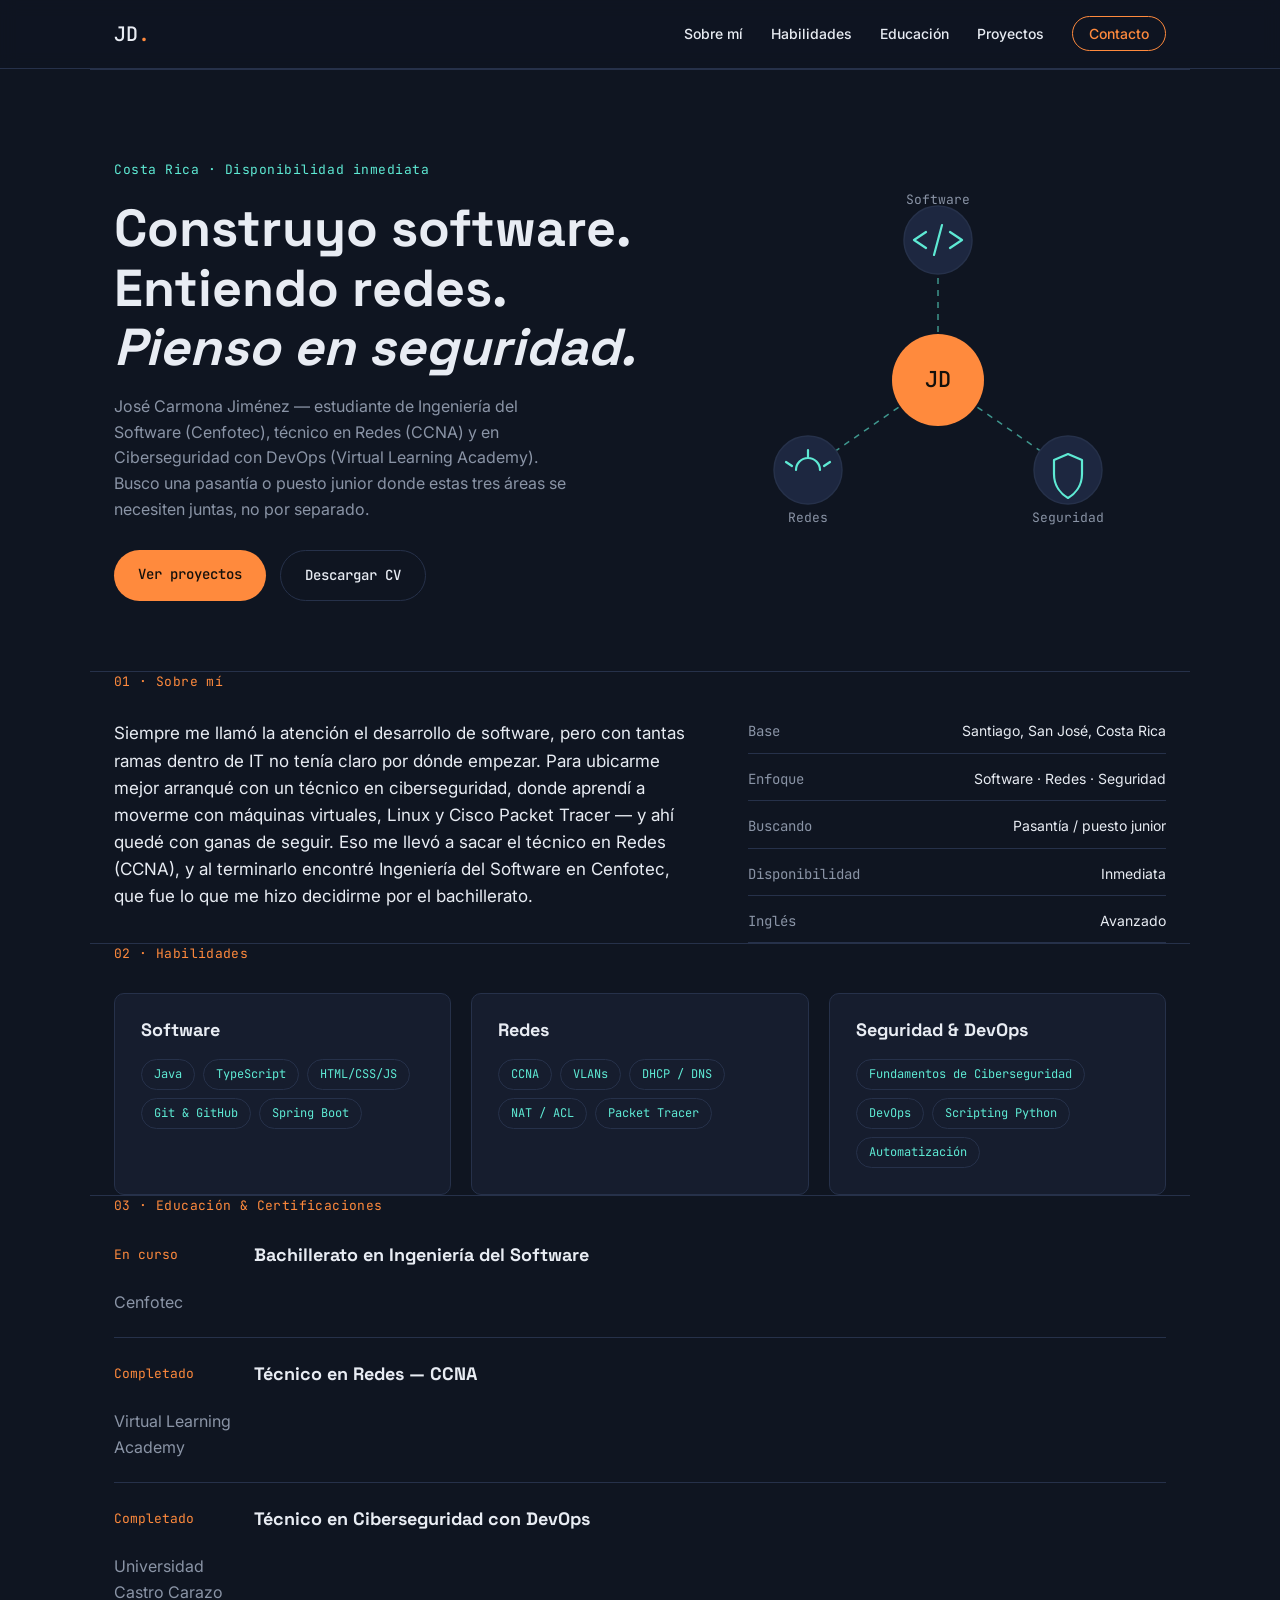
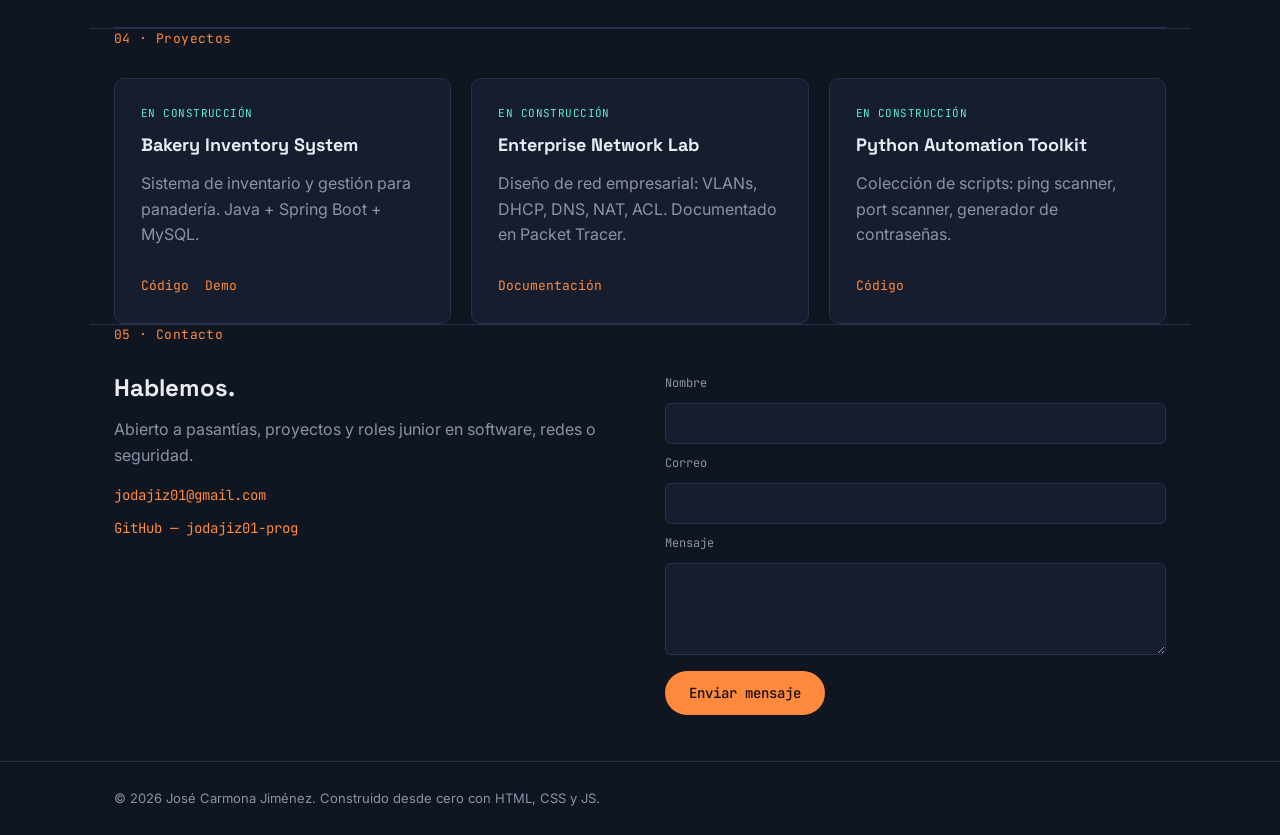
==== index.html @ 71547440 "Cambios actualizados" ====
<!DOCTYPE html>
<html lang="es">
<head>
<meta charset="UTF-8">
<meta name="viewport" content="width=device-width, initial-scale=1.0">
<title>Jota — Ingeniería de Software · Redes · Ciberseguridad</title>
<meta name="description" content="Portafolio de Jota, estudiante de Ingeniería del Software con formación en Redes (CCNA) y Ciberseguridad/DevOps.">
<link rel="preconnect" href="https://fonts.googleapis.com">
<link rel="preconnect" href="https://fonts.gstatic.com" crossorigin>
<link href="https://fonts.googleapis.com/css2?family=Space+Grotesk:wght@500;700&family=Inter:wght@400;500;600&family=JetBrains+Mono:wght@400;500&display=swap" rel="stylesheet">
<link rel="stylesheet" href="css/style.css">
</head>
<body>

<header class="site-header">
  <div class="wrap header-inner">
    <a href="#top" class="brand">JD<span class="brand-dot">.</span></a>
    <nav class="main-nav" aria-label="Navegación principal">
      <button class="nav-toggle" aria-expanded="false" aria-controls="nav-links">
        <span></span><span></span><span></span>
      </button>
      <ul id="nav-links" class="nav-links">
        <li><a href="#about">Sobre mí</a></li>
        <li><a href="#skills">Habilidades</a></li>
        <li><a href="#education">Educación</a></li>
        <li><a href="#projects">Proyectos</a></li>
        <li><a href="#contact" class="nav-cta">Contacto</a></li>
      </ul>
    </nav>
  </div>
</header>

<main id="top">

  <!-- HERO -->
  <section class="hero wrap" id="hero">
    <div class="hero-copy">
      <p class="eyebrow">Costa Rica · Disponibilidad inmediata</p>
      <h1>Construyo software.<br>Entiendo redes.<br><em>Pienso en seguridad.</em></h1>
      <p class="hero-sub">
        José Carmona Jiménez — estudiante de Ingeniería del Software (Cenfotec), técnico en Redes (CCNA)
        y en Ciberseguridad con DevOps (Virtual Learning Academy). Busco una pasantía o
        puesto junior donde estas tres áreas se necesiten juntas, no por separado.
      </p>
      <div class="hero-actions">
        <a href="#projects" class="btn btn-primary">Ver proyectos</a>
        <a href="assets/cv-placeholder.pdf" class="btn btn-ghost">Descargar CV</a>
      </div>
    </div>

    <div class="hero-graphic" aria-hidden="true">
      <svg viewBox="0 0 420 420" class="node-diagram">
        <g class="edges">
          <line x1="210" y1="210" x2="210" y2="70" class="edge edge-1"/>
          <line x1="210" y1="210" x2="80"  y2="300" class="edge edge-2"/>
          <line x1="210" y1="210" x2="340" y2="300" class="edge edge-3"/>
        </g>
        <g class="node node-center">
          <circle cx="210" cy="210" r="46"/>
          <text x="210" y="217" text-anchor="middle">JD</text>
        </g>
        <g class="node node-outer">
          <circle cx="210" cy="70" r="34"/>
          <path class="icon" d="M198 62l-12 8 12 8 M222 62l12 8-12 8 M214 55l-8 30" transform="translate(0,0)"/>
        </g>
        <text x="210" y="34" text-anchor="middle" class="node-label">Software</text>

        <g class="node node-outer">
          <circle cx="80" cy="300" r="34"/>
          <path class="icon" d="M68 300a12 12 0 1 1 24 0 M80 288v-8 M64 296l-6-4 M96 296l6-4" />
        </g>
        <text x="80" y="352" text-anchor="middle" class="node-label">Redes</text>

        <g class="node node-outer">
          <circle cx="340" cy="300" r="34"/>
          <path class="icon" d="M340 284l14 6v14c0 12-7 20-14 24-7-4-14-12-14-24v-14z"/>
        </g>
        <text x="340" y="352" text-anchor="middle" class="node-label">Seguridad</text>
      </svg>
    </div>
  </section>

  <!-- ABOUT -->
  <section class="about wrap" id="about">
    <span class="section-tag">01 · Sobre mí</span>
    <div class="about-grid">
      <p class="about-text">
        Siempre me llamó la atención el desarrollo de software, pero con tantas ramas dentro de IT no tenía claro por dónde empezar. Para ubicarme mejor arranqué con un técnico en ciberseguridad, donde aprendí a moverme con máquinas virtuales, Linux y Cisco Packet Tracer — y ahí quedé con ganas de seguir. Eso me llevó a sacar el técnico en Redes (CCNA), y al terminarlo encontré Ingeniería del Software en Cenfotec, que fue lo que me hizo decidirme por el bachillerato.
      </p>
      <ul class="about-facts">
        <li><span>Base</span>Santiago, San José, Costa Rica</li>
        <li><span>Enfoque</span>Software · Redes · Seguridad</li>
        <li><span>Buscando</span>Pasantía / puesto junior</li>
        <li><span>Disponibilidad</span>Inmediata</li>
        <li><span>Inglés</span>Avanzado</li>
      </ul>
    </div>
  </section>

  <!-- SKILLS -->
  <section class="skills wrap" id="skills">
    <span class="section-tag">02 · Habilidades</span>
    <div class="skills-grid">
      <div class="skill-card">
        <h3>Software</h3>
        <ul class="tag-list">
          <li>Java</li><li>TypeScript</li><li>HTML/CSS/JS</li><li>Git &amp; GitHub</li><li>Spring Boot</li>
        </ul>
      </div>
      <div class="skill-card">
        <h3>Redes</h3>
        <ul class="tag-list">
          <li>CCNA</li><li>VLANs</li><li>DHCP / DNS</li><li>NAT / ACL</li><li>Packet Tracer</li>
        </ul>
      </div>
      <div class="skill-card">
        <h3>Seguridad &amp; DevOps</h3>
        <ul class="tag-list">
          <li>Fundamentos de Ciberseguridad</li><li>DevOps</li><li>Scripting Python</li><li>Automatización</li>
        </ul>
      </div>
    </div>
  </section>

  <!-- EDUCATION -->
  <section class="education wrap" id="education">
    <span class="section-tag">03 · Educación &amp; Certificaciones</span>
    <ol class="timeline">
      <li>
        <span class="timeline-date">En curso</span>
        <h3>Bachillerato en Ingeniería del Software</h3>
        <p>Cenfotec</p>
      </li>
      <li>
        <span class="timeline-date">Completado</span>
        <h3>Técnico en Redes — CCNA</h3>
        <p>Virtual Learning Academy</p>
      </li>
      <li>
        <span class="timeline-date">Completado</span>
        <h3>Técnico en Ciberseguridad con DevOps</h3>
        <p>Universidad Castro Carazo</p>
      </li>
    </ol>
  </section>

  <!-- PROJECTS -->
  <section class="projects wrap" id="projects">
    <span class="section-tag">04 · Proyectos</span>
    <div class="projects-grid">
      <article class="project-card">
        <span class="project-status">En construcción</span>
        <h3>Bakery Inventory System</h3>
        <p>Sistema de inventario y gestión para panadería. Java + Spring Boot + MySQL.</p>
        <div class="project-links">
          <a href="#">Código</a><a href="#">Demo</a>
        </div>
      </article>
      <article class="project-card">
        <span class="project-status">En construcción</span>
        <h3>Enterprise Network Lab</h3>
        <p>Diseño de red empresarial: VLANs, DHCP, DNS, NAT, ACL. Documentado en Packet Tracer.</p>
        <div class="project-links">
          <a href="#">Documentación</a>
        </div>
      </article>
      <article class="project-card">
        <span class="project-status">En construcción</span>
        <h3>Python Automation Toolkit</h3>
        <p>Colección de scripts: ping scanner, port scanner, generador de contraseñas.</p>
        <div class="project-links">
          <a href="#">Código</a>
        </div>
      </article>
    </div>
  </section>

  <!-- CONTACT -->
  <section class="contact wrap" id="contact">
    <span class="section-tag">05 · Contacto</span>
    <div class="contact-grid">
      <div class="contact-copy">
        <h2>Hablemos.</h2>
        <p>Abierto a pasantías, proyectos y roles junior en software, redes o seguridad.</p>
        <ul class="contact-links">
          <li><a href="mailto:jodajiz01@gmail.com">jodajiz01@gmail.com</a></li>
          <li><a href="https://github.com/jodajiz01-prog" target="_blank" rel="noopener">GitHub — jodajiz01-prog</a></li>
        </ul>
      </div>
      <form class="contact-form" id="contact-form">
        <label for="name">Nombre</label>
        <input type="text" id="name" name="name" required>

        <label for="email">Correo</label>
        <input type="email" id="email" name="email" required>

        <label for="message">Mensaje</label>
        <textarea id="message" name="message" rows="4" required></textarea>

        <button type="submit" class="btn btn-primary">Enviar mensaje</button>
        <p class="form-note" id="form-note" role="status"></p>
      </form>
    </div>
  </section>

</main>

<footer class="site-footer">
  <div class="wrap">
    <p>&copy; <span id="year"></span> José Carmona Jiménez. Construido desde cero con HTML, CSS y JS.</p>
  </div>
</footer>

<script src="js/script.js"></script>
</body>
</html>
---- css/style.css ----
/* ===== Tokens ===== */
:root{
  --bg: #0F1521;
  --surface: #161D2E;
  --surface-2: #1D2740;
  --text: #E8ECF3;
  --text-muted: #8A94A6;
  --accent: #FF8A3D;
  --accent-2: #5EEAD4;
  --border: #26314A;

  --font-display: "Space Grotesk", sans-serif;
  --font-body: "Inter", sans-serif;
  --font-mono: "JetBrains Mono", monospace;

  --wrap: 1100px;
  --radius: 10px;
}

*{ box-sizing: border-box; }
html{ scroll-behavior: smooth; }

@media (prefers-reduced-motion: reduce){
  html{ scroll-behavior: auto; }
  *{ animation-duration: 0.001ms !important; animation-iteration-count: 1 !important; transition-duration: 0.001ms !important; }
}

body{
  margin:0;
  background: var(--bg);
  color: var(--text);
  font-family: var(--font-body);
  line-height: 1.6;
}

.wrap{ max-width: var(--wrap); margin: 0 auto; padding: 0 24px; }

h1,h2,h3{ font-family: var(--font-display); font-weight: 700; line-height: 1.15; margin: 0 0 16px; }
p{ margin: 0 0 16px; color: var(--text-muted); }
a{ color: var(--accent); text-decoration: none; }
a:hover{ color: var(--accent-2); }

:focus-visible{
  outline: 2px solid var(--accent-2);
  outline-offset: 3px;
}

/* ===== Header ===== */
.site-header{
  position: sticky; top:0; z-index: 50;
  background: rgba(15,21,33,0.85);
  backdrop-filter: blur(8px);
  border-bottom: 1px solid var(--border);
}
.header-inner{ display:flex; align-items:center; justify-content:space-between; padding: 18px 24px; }
.brand{ font-family: var(--font-mono); font-size: 20px; color: var(--text); font-weight: 500; }
.brand-dot{ color: var(--accent); }

.nav-links{ display:flex; gap: 28px; list-style:none; margin:0; padding:0; align-items:center; }
.nav-links a{ color: var(--text); font-size: 14px; font-weight: 500; }
.nav-links a:hover{ color: var(--accent); }
.nav-cta{
  border: 1px solid var(--accent);
  border-radius: 999px;
  padding: 8px 16px !important;
  color: var(--accent) !important;
}
.nav-toggle{ display:none; flex-direction:column; gap:5px; background:none; border:none; cursor:pointer; padding: 8px; }
.nav-toggle span{ width: 22px; height: 2px; background: var(--text); }

/* ===== Hero ===== */
.hero{
  display:grid; grid-template-columns: 1.1fr 0.9fr; gap: 40px; align-items:center;
  padding: 90px 24px 70px;
}
.eyebrow{
  font-family: var(--font-mono); font-size: 13px; color: var(--accent-2);
  letter-spacing: 0.04em; margin-bottom: 18px;
}
.hero h1{ font-size: clamp(32px, 4.2vw, 52px); }
.hero-sub{ max-width: 46ch; font-size: 16px; }
.hero-actions{ display:flex; gap: 14px; margin-top: 28px; flex-wrap: wrap; }

.btn{
  display:inline-block; padding: 13px 24px; border-radius: 999px;
  font-family: var(--font-mono); font-size: 14px; font-weight: 500;
  transition: transform 0.15s ease, background 0.15s ease;
}
.btn:hover{ transform: translateY(-2px); }
.btn-primary{ background: var(--accent); color: #14100B; }
.btn-primary:hover{ background: #ffa563; color:#14100B; }
.btn-ghost{ border: 1px solid var(--border); color: var(--text); }
.btn-ghost:hover{ border-color: var(--accent-2); color: var(--accent-2); }

/* Node diagram */
.node-diagram{ width: 100%; max-width: 420px; margin: 0 auto; display:block; }
.node circle{ fill: var(--surface-2); stroke: var(--border); stroke-width: 1.5; }
.node-center circle{ fill: var(--accent); stroke: none; }
.node-center text{ font-family: var(--font-mono); font-size: 22px; font-weight: 500; fill: #14100B; }
.node-outer .icon{ fill:none; stroke: var(--accent-2); stroke-width: 2.2; stroke-linecap: round; stroke-linejoin: round; }
.node-label{ font-family: var(--font-mono); font-size: 13px; fill: var(--text-muted); }
.edge{ stroke: var(--accent-2); stroke-width: 1.5; stroke-dasharray: 6 6; opacity: 0.6; animation: dash 6s linear infinite; }
.edge-2{ animation-delay: -2s; }
.edge-3{ animation-delay: -4s; }
@keyframes dash{ to{ stroke-dashoffset: -120; } }

/* ===== Section shared ===== */
section{ padding: 70px 24px; border-top: 1px solid var(--border); }
.section-tag{
  display:block; font-family: var(--font-mono); font-size: 13px;
  color: var(--accent); margin-bottom: 28px; letter-spacing: 0.03em;
}

/* About */
.about-grid{ display:grid; grid-template-columns: 1.4fr 1fr; gap: 50px; }
.about-text{ font-size: 17px; color: var(--text); }
.about-facts{ list-style:none; margin:0; padding:0; display:grid; gap: 14px; }
.about-facts li{ display:flex; justify-content:space-between; border-bottom: 1px solid var(--border); padding-bottom: 10px; font-size: 14px; }
.about-facts span{ font-family: var(--font-mono); color: var(--text-muted); }

/* Skills */
.skills-grid{ display:grid; grid-template-columns: repeat(3, 1fr); gap: 20px; }
.skill-card{ background: var(--surface); border: 1px solid var(--border); border-radius: var(--radius); padding: 26px; }
.skill-card h3{ font-size: 18px; margin-bottom: 18px; }
.tag-list{ list-style:none; margin:0; padding:0; display:flex; flex-wrap:wrap; gap: 8px; }
.tag-list li{
  font-family: var(--font-mono); font-size: 12px; color: var(--accent-2);
  border: 1px solid var(--border); border-radius: 999px; padding: 5px 12px;
}

/* Education timeline */
.timeline{ list-style:none; margin:0; padding:0; display:grid; gap: 26px; }
.timeline li{ display:grid; grid-template-columns: 120px 1fr; gap: 20px; border-bottom: 1px solid var(--border); padding-bottom: 22px; }
.timeline-date{ font-family: var(--font-mono); font-size: 13px; color: var(--accent); }
.timeline h3{ font-size: 18px; margin-bottom: 4px; }
.timeline p{ margin:0; }

/* Projects */
.projects-grid{ display:grid; grid-template-columns: repeat(3, 1fr); gap: 20px; }
.project-card{ background: var(--surface); border: 1px solid var(--border); border-radius: var(--radius); padding: 26px; display:flex; flex-direction:column; }
.project-status{ font-family: var(--font-mono); font-size: 11px; color: var(--accent-2); margin-bottom: 12px; text-transform: uppercase; letter-spacing: 0.04em; }
.project-card h3{ font-size: 18px; }
.project-links{ margin-top: auto; display:flex; gap: 16px; padding-top: 12px; font-family: var(--font-mono); font-size: 13px; }

/* Contact */
.contact-grid{ display:grid; grid-template-columns: 1fr 1fr; gap: 50px; }
.contact-links{ list-style:none; margin:0; padding:0; display:grid; gap: 10px; font-family: var(--font-mono); font-size: 14px; }
.contact-form{ display:grid; gap: 10px; }
.contact-form label{ font-family: var(--font-mono); font-size: 12px; color: var(--text-muted); }
.contact-form input, .contact-form textarea{
  background: var(--surface); border: 1px solid var(--border); border-radius: 6px;
  padding: 11px 14px; color: var(--text); font-family: var(--font-body); font-size: 14px;
}
.contact-form input:focus, .contact-form textarea:focus{ border-color: var(--accent-2); }
.contact-form button{ border:none; cursor:pointer; margin-top: 6px; justify-self: start; }
.form-note{ font-family: var(--font-mono); font-size: 13px; color: var(--accent-2); min-height: 20px; }

/* Footer */
.site-footer{ border-top: 1px solid var(--border); padding: 26px 24px; }
.site-footer p{ margin:0; font-size: 13px; }

/* ===== Responsive ===== */
@media (max-width: 860px){
  .hero{ grid-template-columns: 1fr; padding-top: 60px; }
  .hero-graphic{ order: -1; max-width: 280px; margin: 0 auto; }
  .about-grid, .contact-grid{ grid-template-columns: 1fr; }
  .skills-grid, .projects-grid{ grid-template-columns: 1fr; }
  .timeline li{ grid-template-columns: 1fr; gap: 6px; }

  .nav-toggle{ display:flex; }
  .nav-links{
    position: absolute; top: 100%; left:0; right:0;
    background: var(--bg); border-bottom: 1px solid var(--border);
    flex-direction: column; align-items: flex-start; padding: 20px 24px;
    display: none; gap: 16px;
  }
  .nav-links.open{ display:flex; }
}
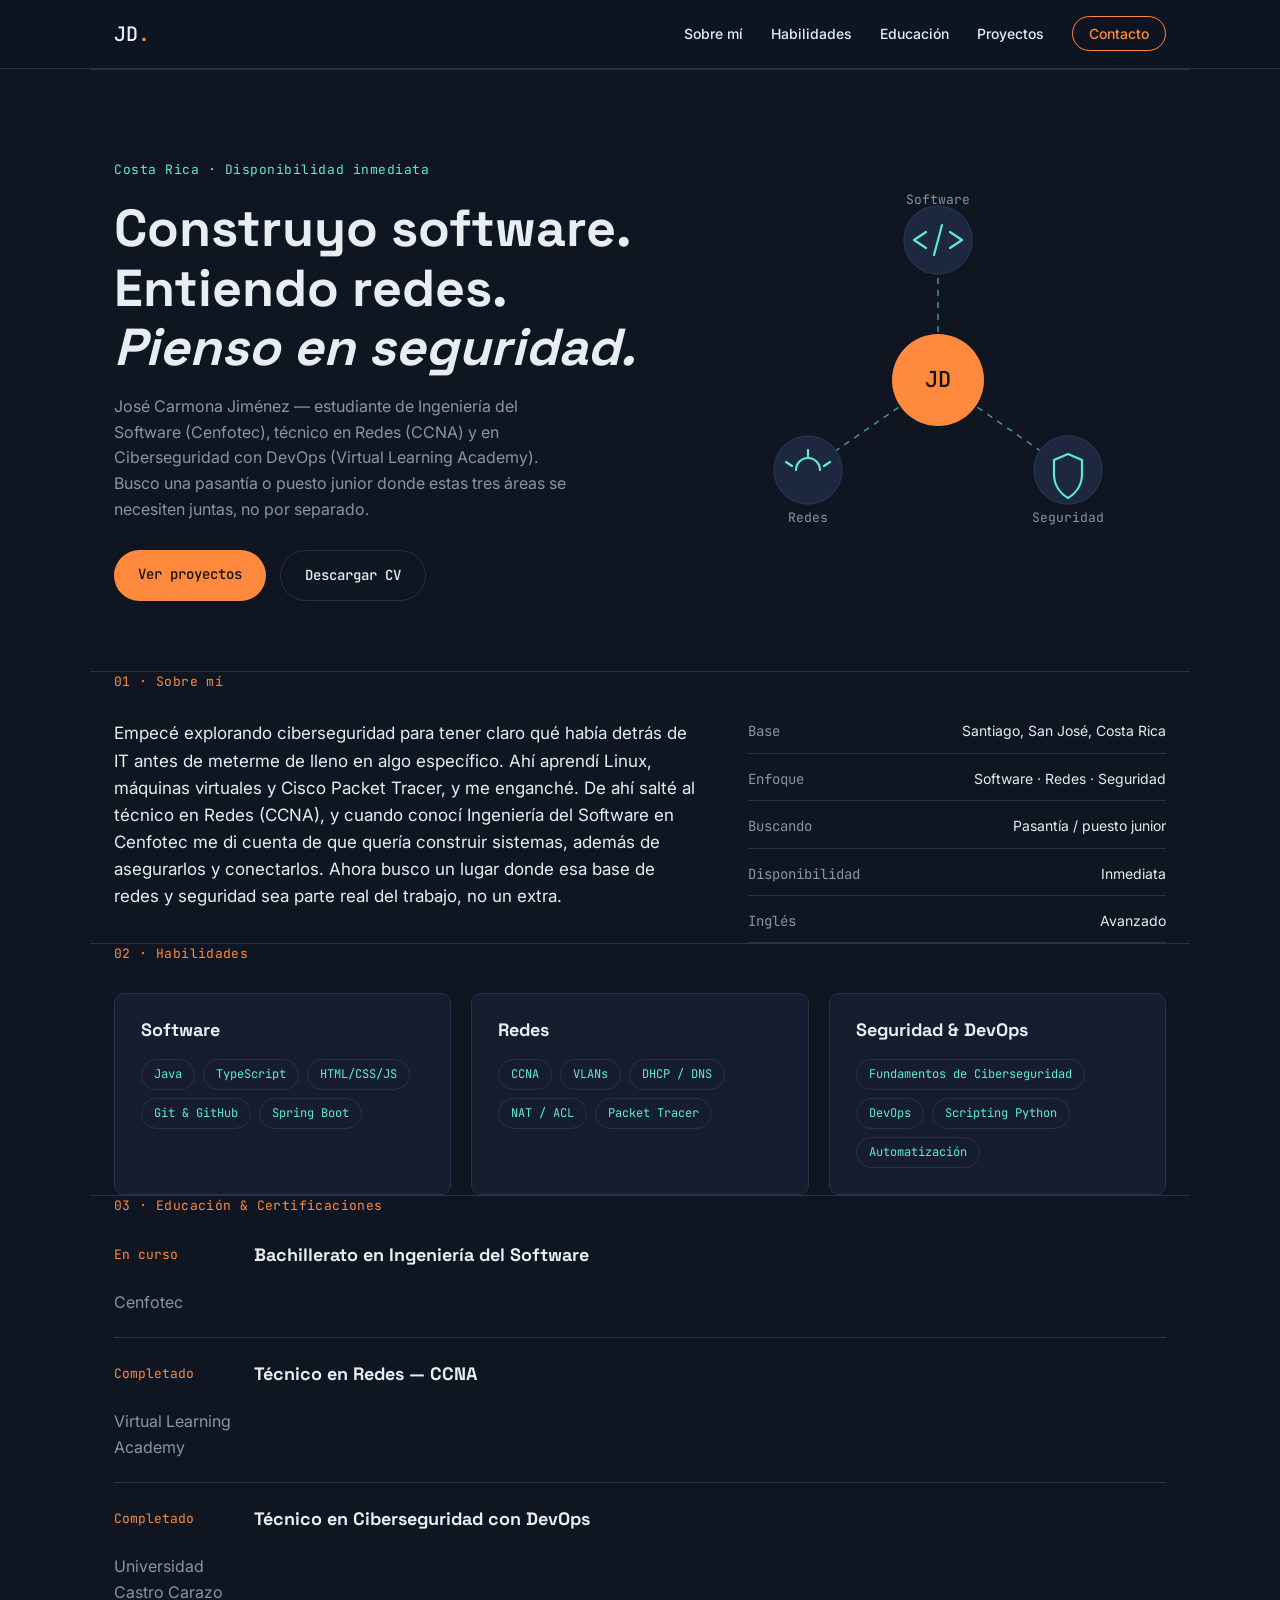
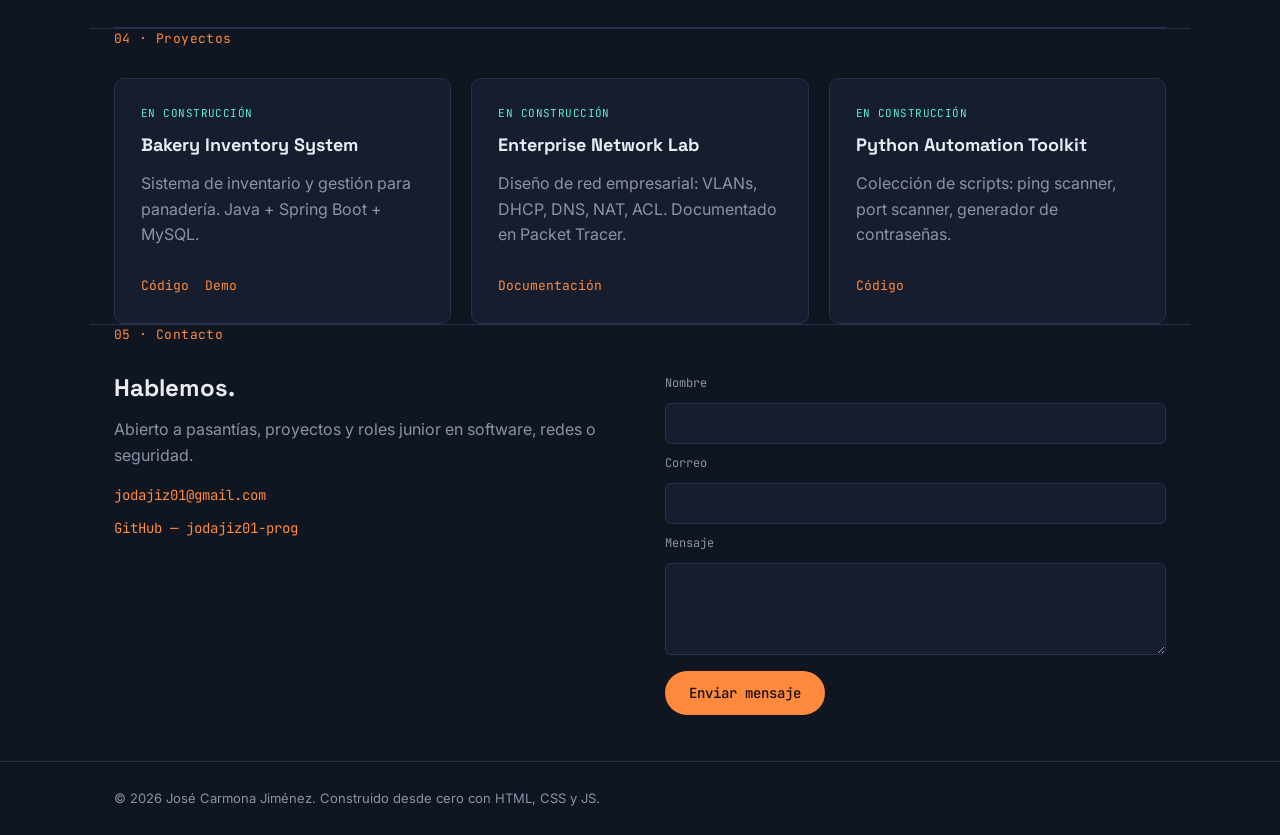
==== commit ab2c05dd: "Actualiza texto final de Sobre mí" ====
--- a/index.html
+++ b/index.html
@@ -85,7 +85,7 @@
     <span class="section-tag">01 · Sobre mí</span>
     <div class="about-grid">
       <p class="about-text">
-        Siempre me llamó la atención el desarrollo de software, pero con tantas ramas dentro de IT no tenía claro por dónde empezar. Para ubicarme mejor arranqué con un técnico en ciberseguridad, donde aprendí a moverme con máquinas virtuales, Linux y Cisco Packet Tracer — y ahí quedé con ganas de seguir. Eso me llevó a sacar el técnico en Redes (CCNA), y al terminarlo encontré Ingeniería del Software en Cenfotec, que fue lo que me hizo decidirme por el bachillerato.
+        Empecé explorando ciberseguridad para tener claro qué había detrás de IT antes de meterme de lleno en algo específico. Ahí aprendí Linux, máquinas virtuales y Cisco Packet Tracer, y me enganché. De ahí salté al técnico en Redes (CCNA), y cuando conocí Ingeniería del Software en Cenfotec me di cuenta de que quería construir sistemas, además de asegurarlos y conectarlos. Ahora busco un lugar donde esa base de redes y seguridad sea parte real del trabajo, no un extra.
       </p>
       <ul class="about-facts">
         <li><span>Base</span>Santiago, San José, Costa Rica</li>
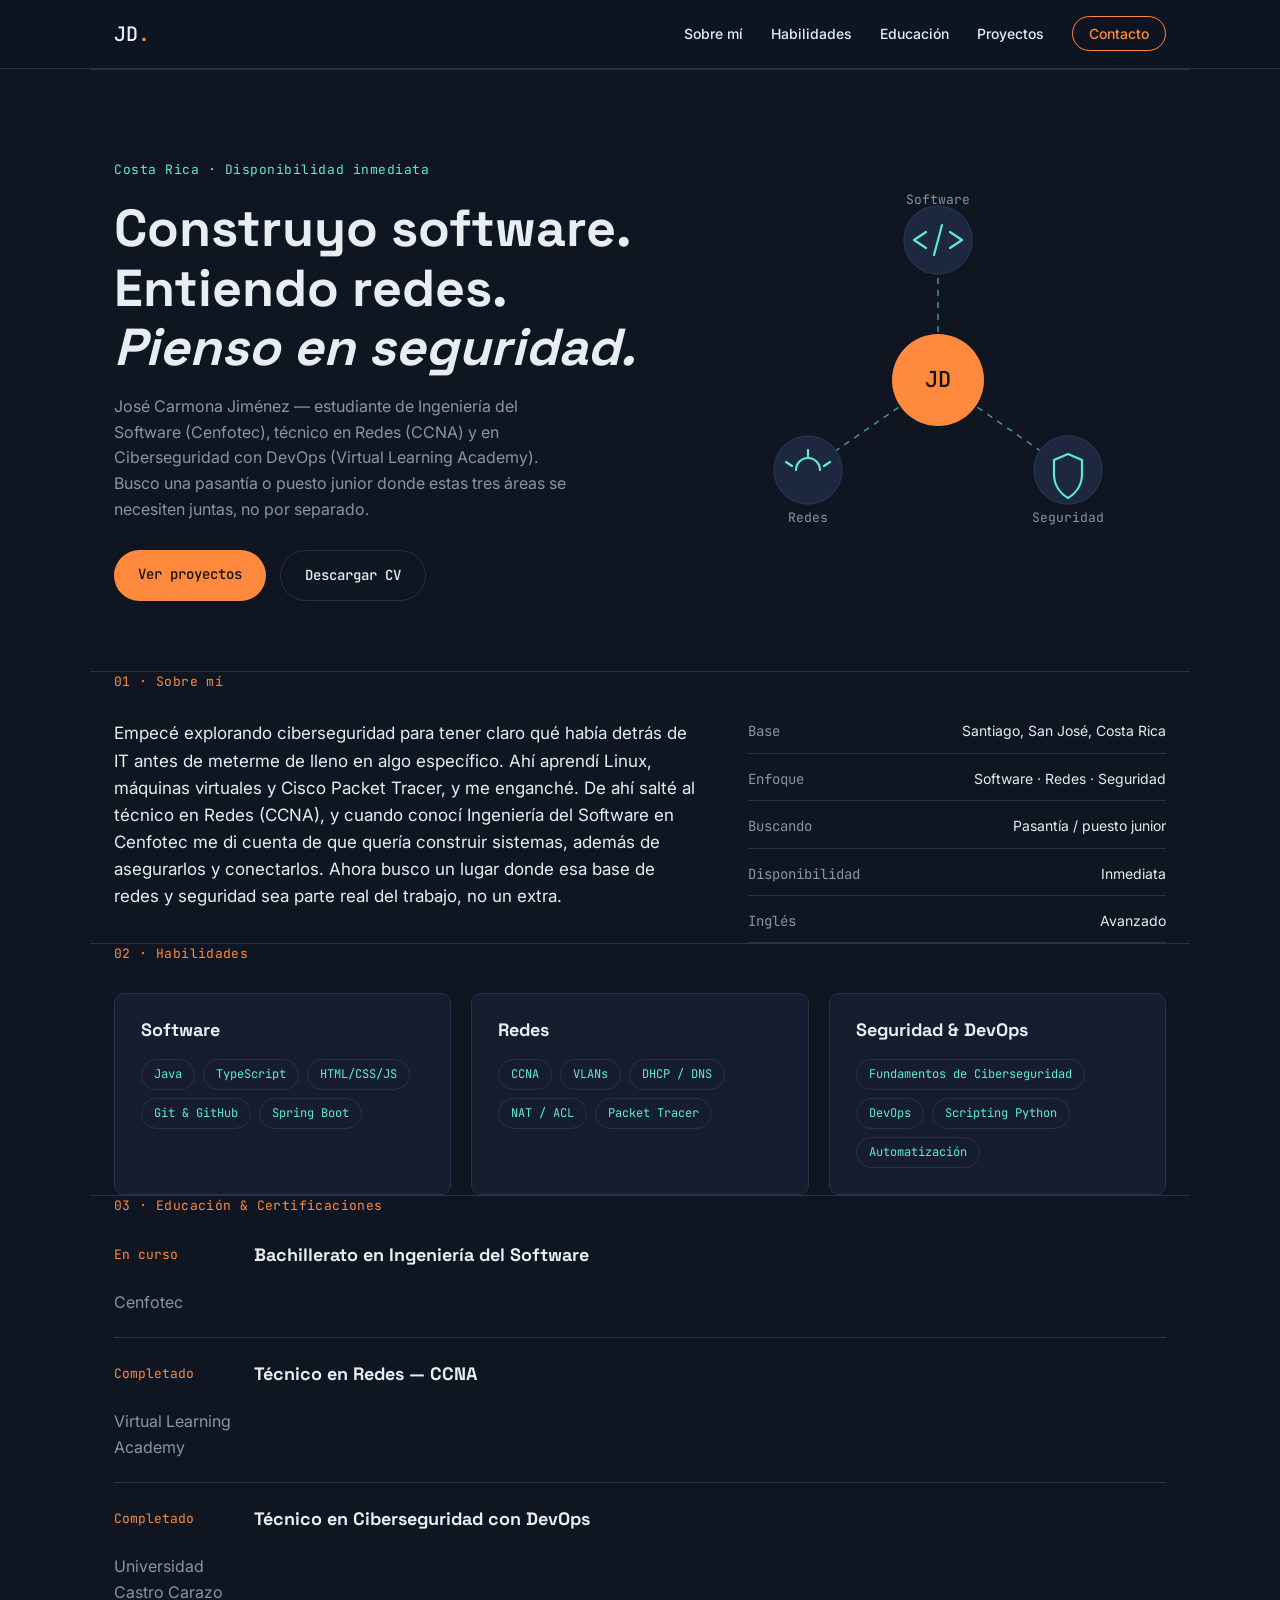
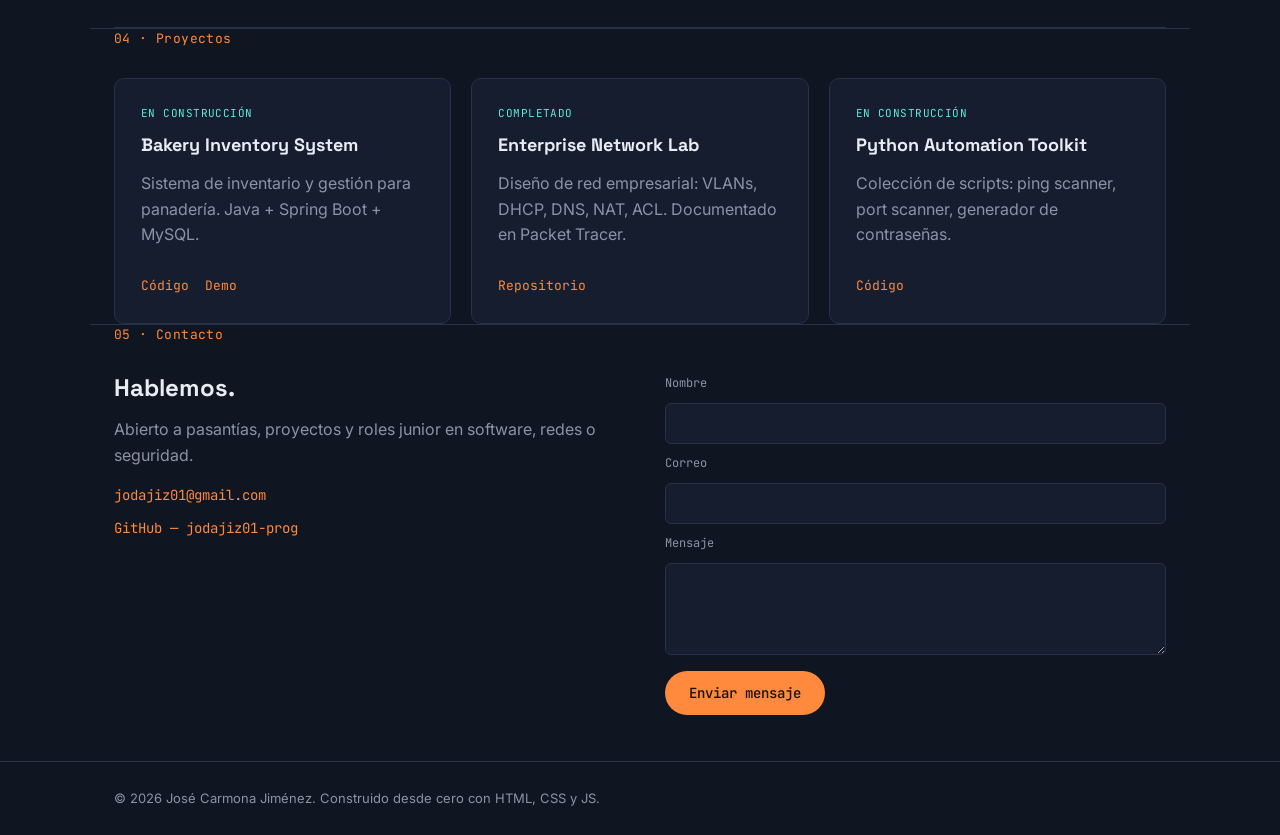
==== commit 3654da05: "Actualiza tarjeta del Network Lab con link al repo" ====
--- a/index.html
+++ b/index.html
@@ -157,13 +157,13 @@
         </div>
       </article>
       <article class="project-card">
-        <span class="project-status">En construcción</span>
-        <h3>Enterprise Network Lab</h3>
-        <p>Diseño de red empresarial: VLANs, DHCP, DNS, NAT, ACL. Documentado en Packet Tracer.</p>
-        <div class="project-links">
-          <a href="#">Documentación</a>
-        </div>
-      </article>
+  <span class="project-status">Completado</span>
+  <h3>Enterprise Network Lab</h3>
+  <p>Diseño de red empresarial: VLANs, DHCP, DNS, NAT, ACL. Documentado en Packet Tracer.</p>
+  <div class="project-links">
+    <a href="https://github.com/jodajiz01-prog/enterprise-network-lab" target="_blank" rel="noopener">Repositorio</a>
+  </div>
+</article>
       <article class="project-card">
         <span class="project-status">En construcción</span>
         <h3>Python Automation Toolkit</h3>
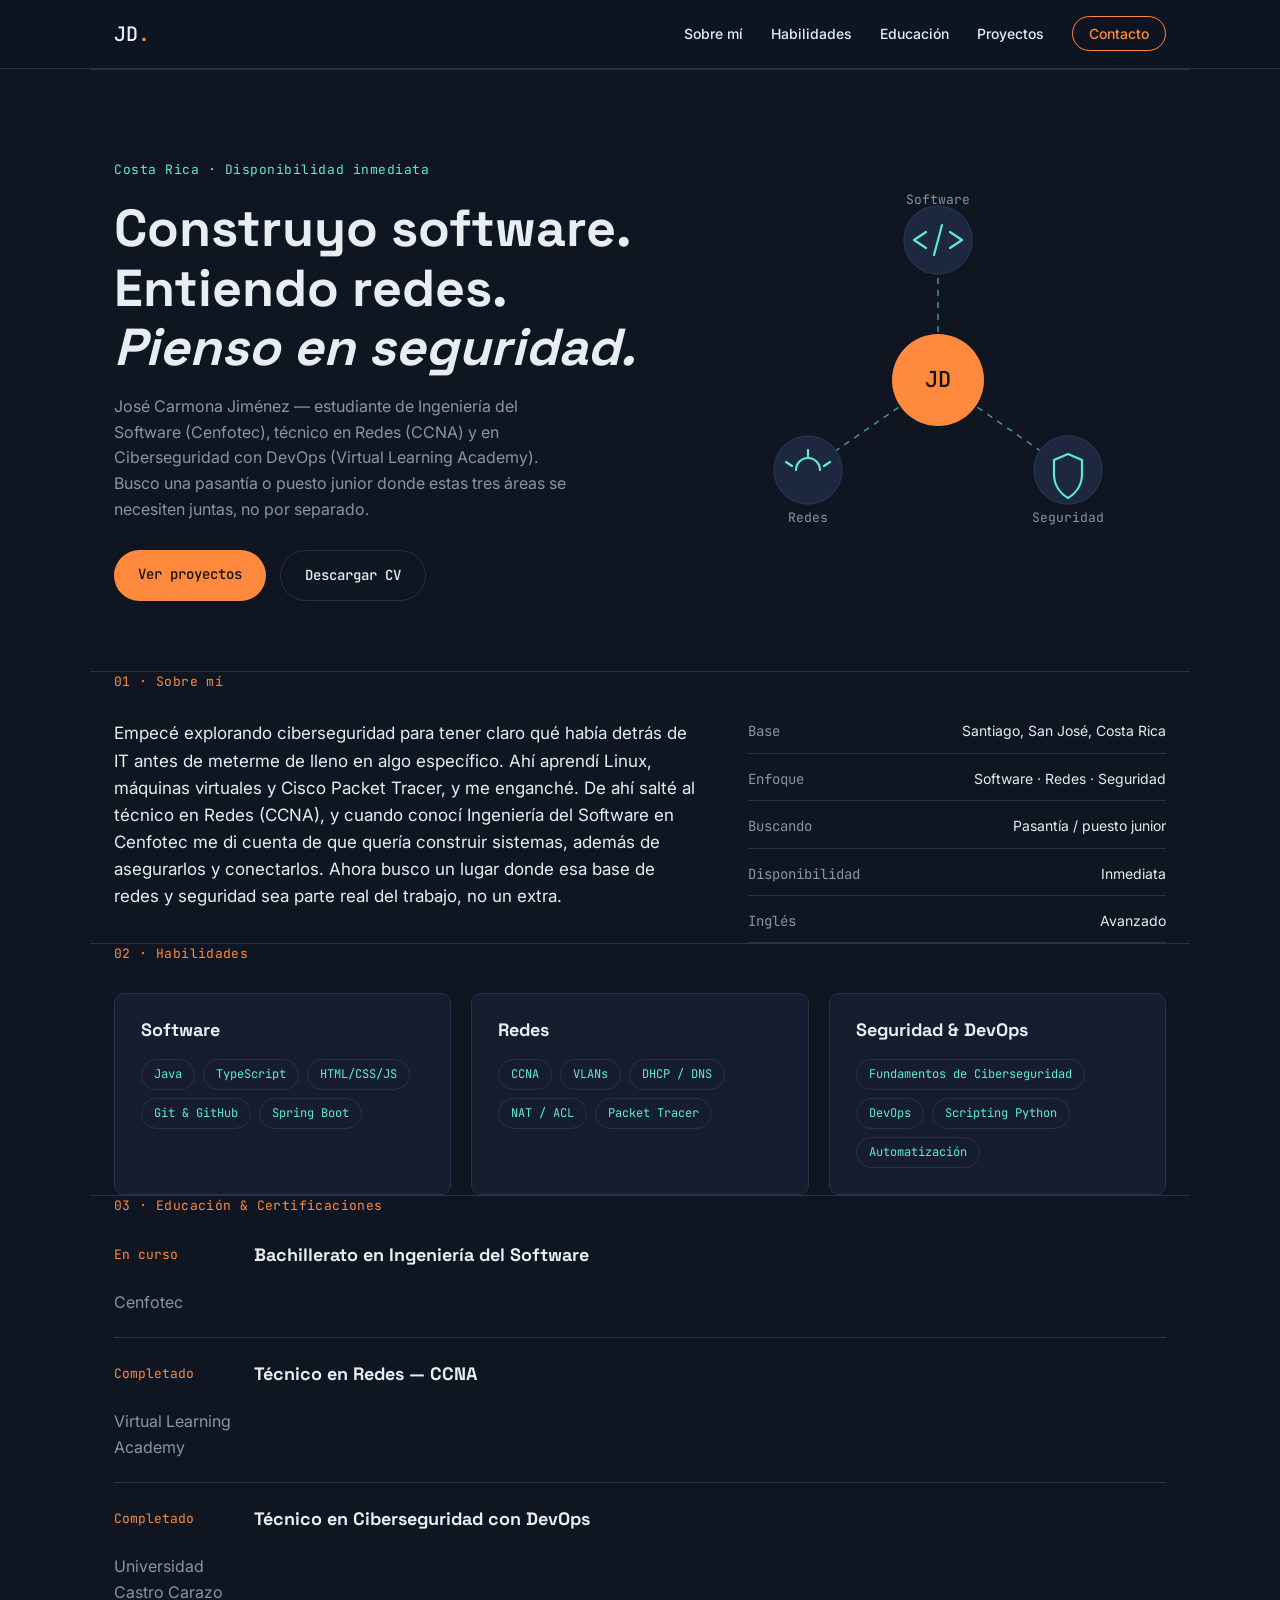
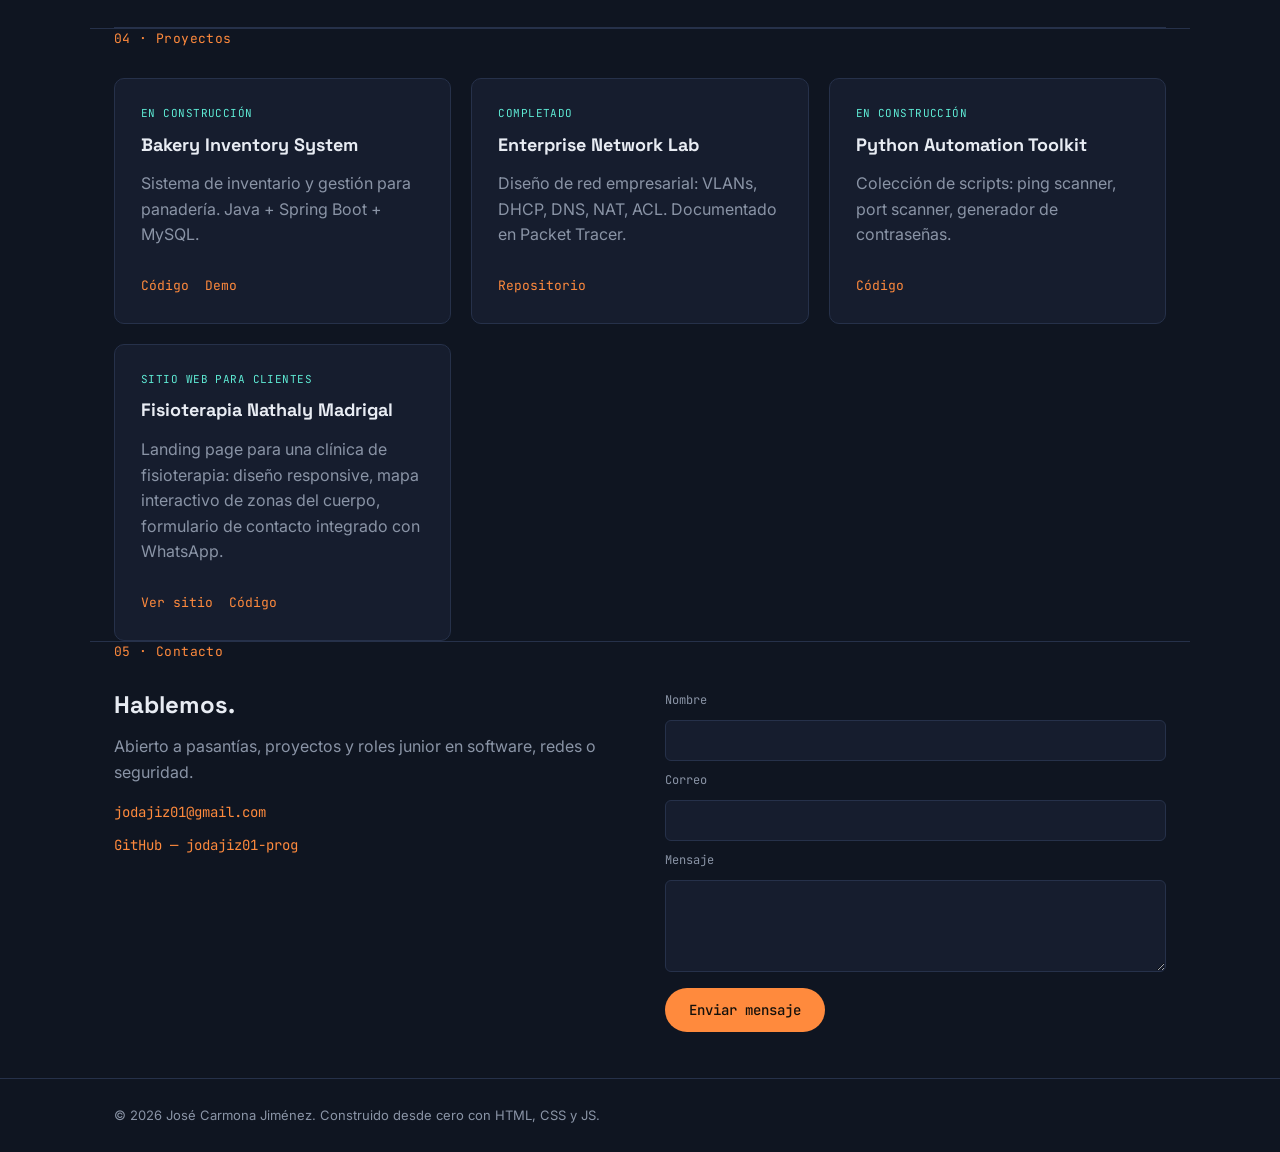
==== commit f7d8b080: "Agrega proyecto de fisioterapia al portafolio" ====
--- a/index.html
+++ b/index.html
@@ -172,6 +172,15 @@
           <a href="#">Código</a>
         </div>
       </article>
+      <article class="project-card">
+  <span class="project-status">Sitio web para clientes</span>
+  <h3>Fisioterapia Nathaly Madrigal</h3>
+  <p>Landing page para una clínica de fisioterapia: diseño responsive, mapa interactivo de zonas del cuerpo, formulario de contacto integrado con WhatsApp.</p>
+  <div class="project-links">
+    <a href="https://jodajiz01-prog.github.io/fisioterapia-nathaly/" target="_blank" rel="noopener">Ver sitio</a>
+    <a href="https://github.com/jodajiz01-prog/fisioterapia-nathaly" target="_blank" rel="noopener">Código</a>
+  </div>
+</article>
     </div>
   </section>
 
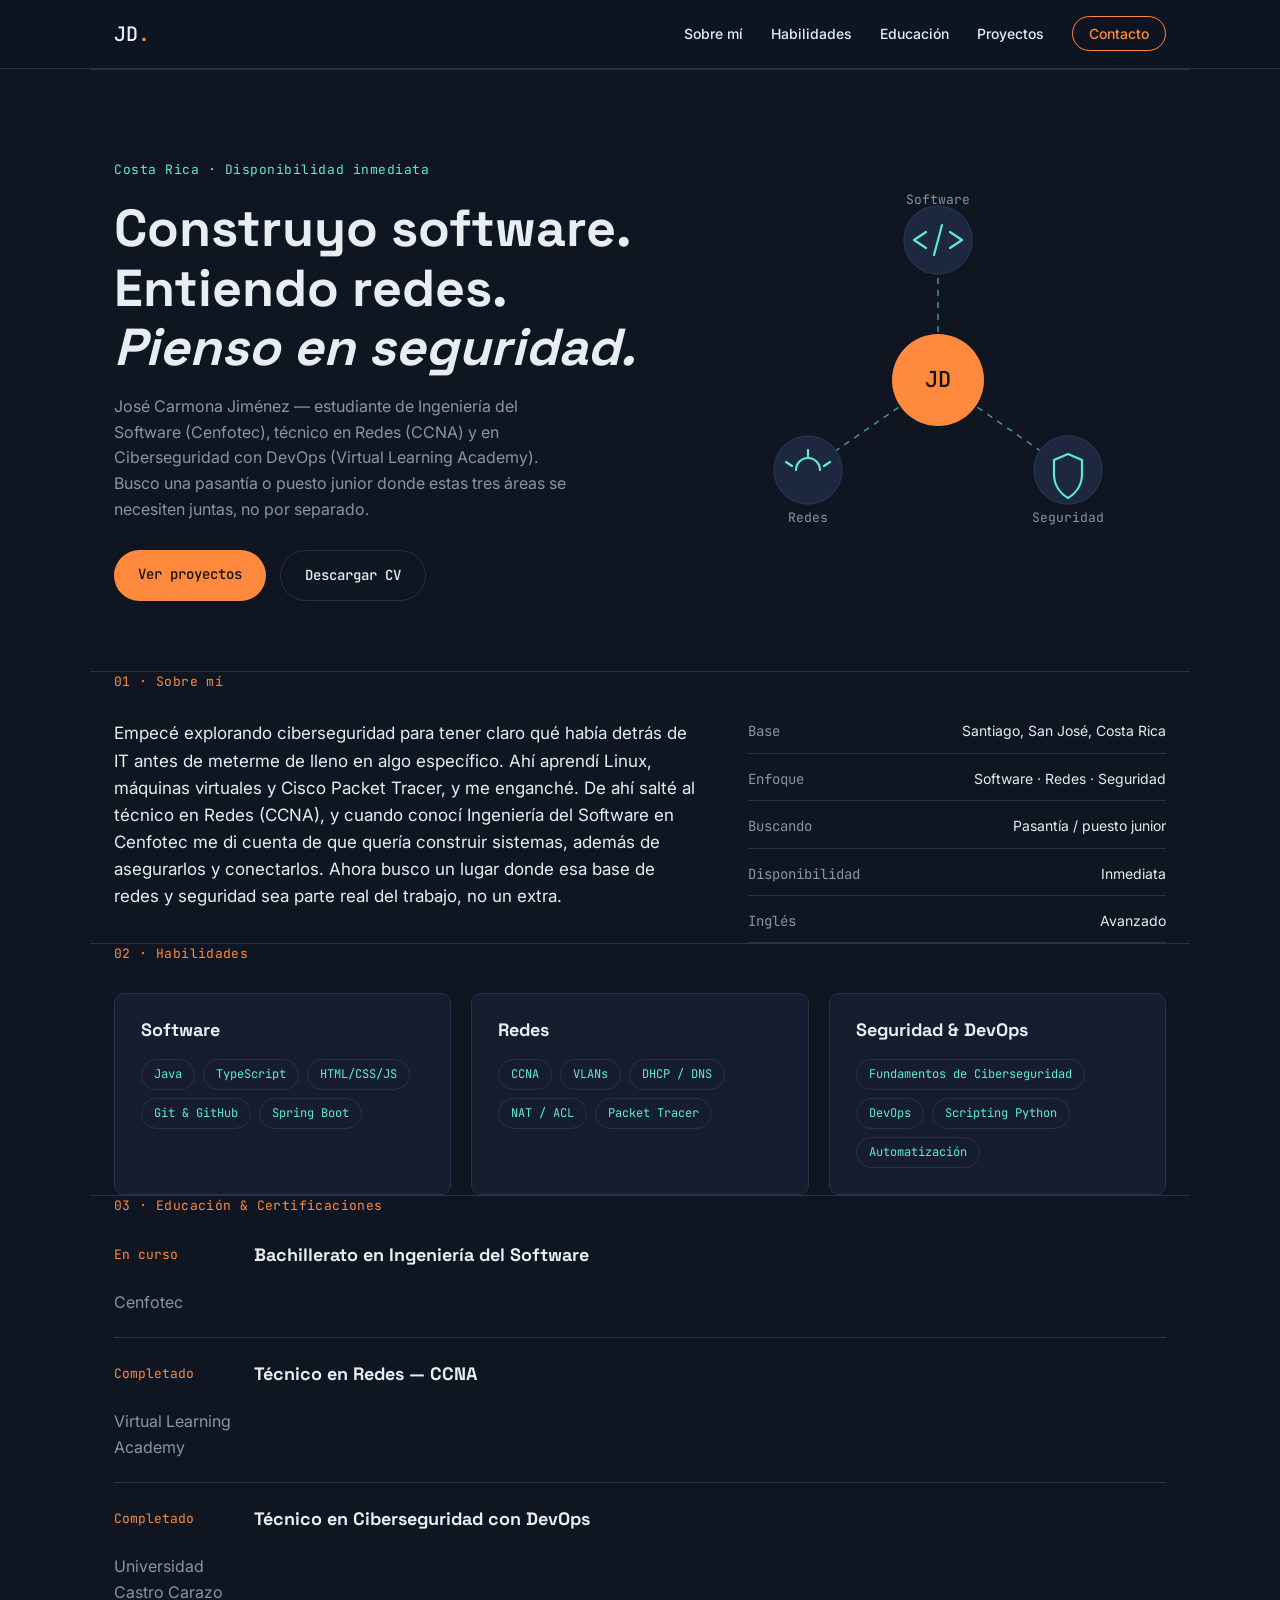
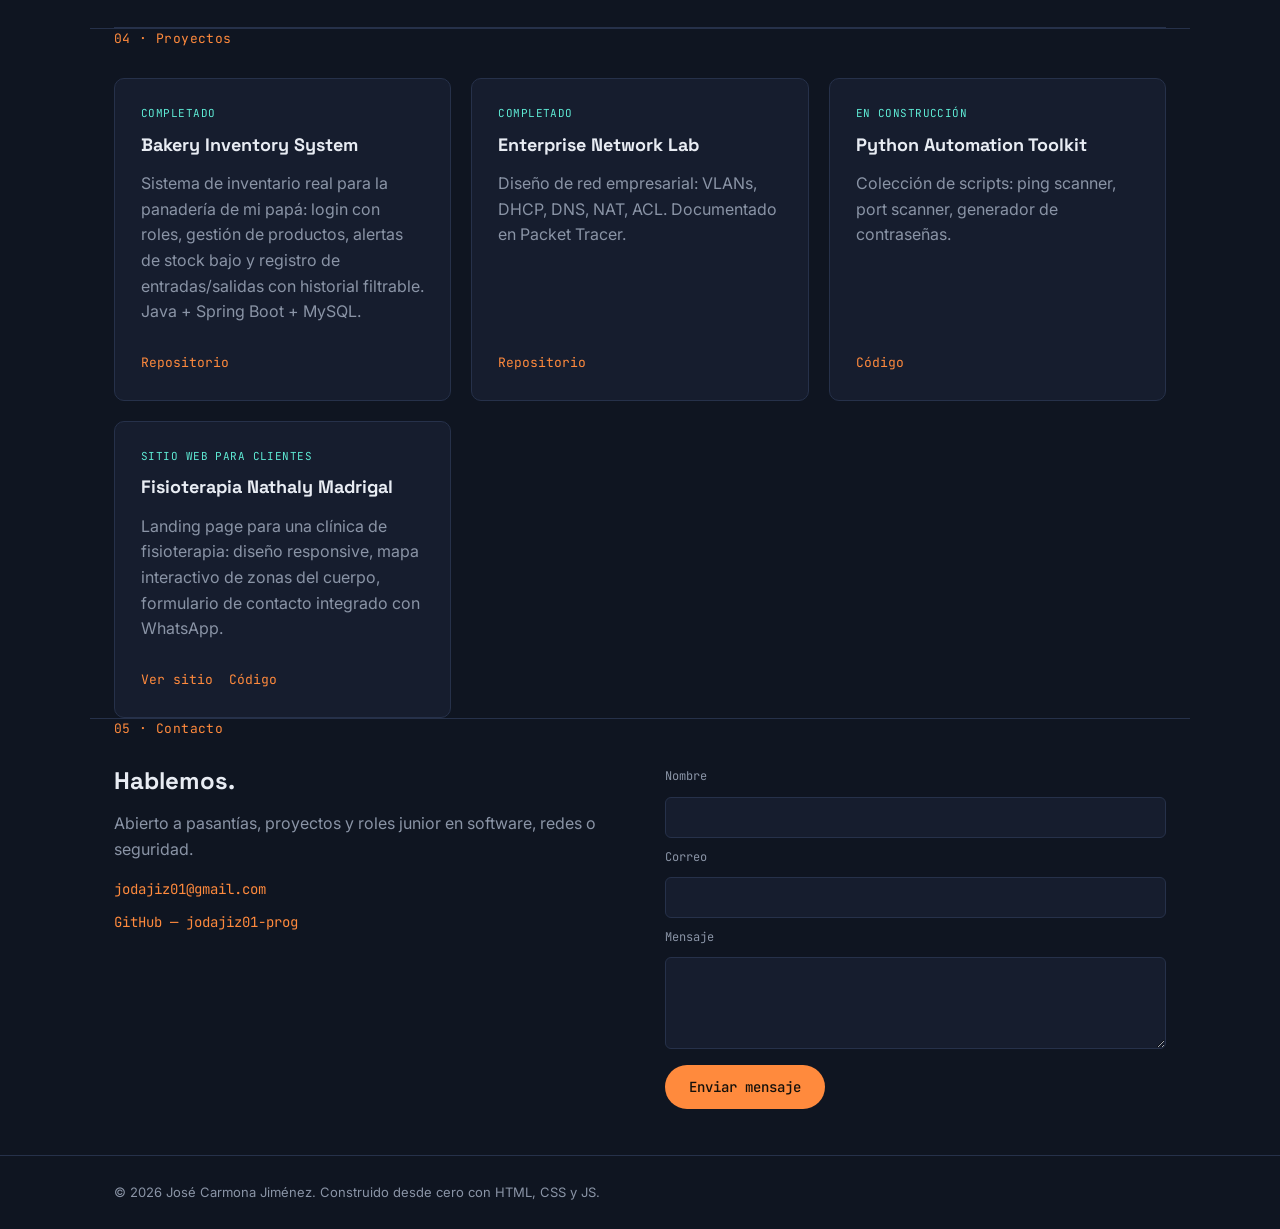
==== commit c3e513dd: "Actualiza tarjeta del Bakery Inventory System con link al repo" ====
--- a/index.html
+++ b/index.html
@@ -149,13 +149,13 @@
     <span class="section-tag">04 · Proyectos</span>
     <div class="projects-grid">
       <article class="project-card">
-        <span class="project-status">En construcción</span>
-        <h3>Bakery Inventory System</h3>
-        <p>Sistema de inventario y gestión para panadería. Java + Spring Boot + MySQL.</p>
-        <div class="project-links">
-          <a href="#">Código</a><a href="#">Demo</a>
-        </div>
-      </article>
+      <span class="project-status">Completado</span>
+      <h3>Bakery Inventory System</h3>
+      <p>Sistema de inventario real para la panadería de mi papá: login con roles, gestión de productos, alertas de stock bajo y registro de entradas/salidas con historial filtrable. Java + Spring Boot + MySQL.</p>
+      <div class="project-links">
+    <a href="https://github.com/jodajiz01-prog/bakery-inventory-system" target="_blank" rel="noopener">Repositorio</a>
+  </div>
+</article>
       <article class="project-card">
   <span class="project-status">Completado</span>
   <h3>Enterprise Network Lab</h3>
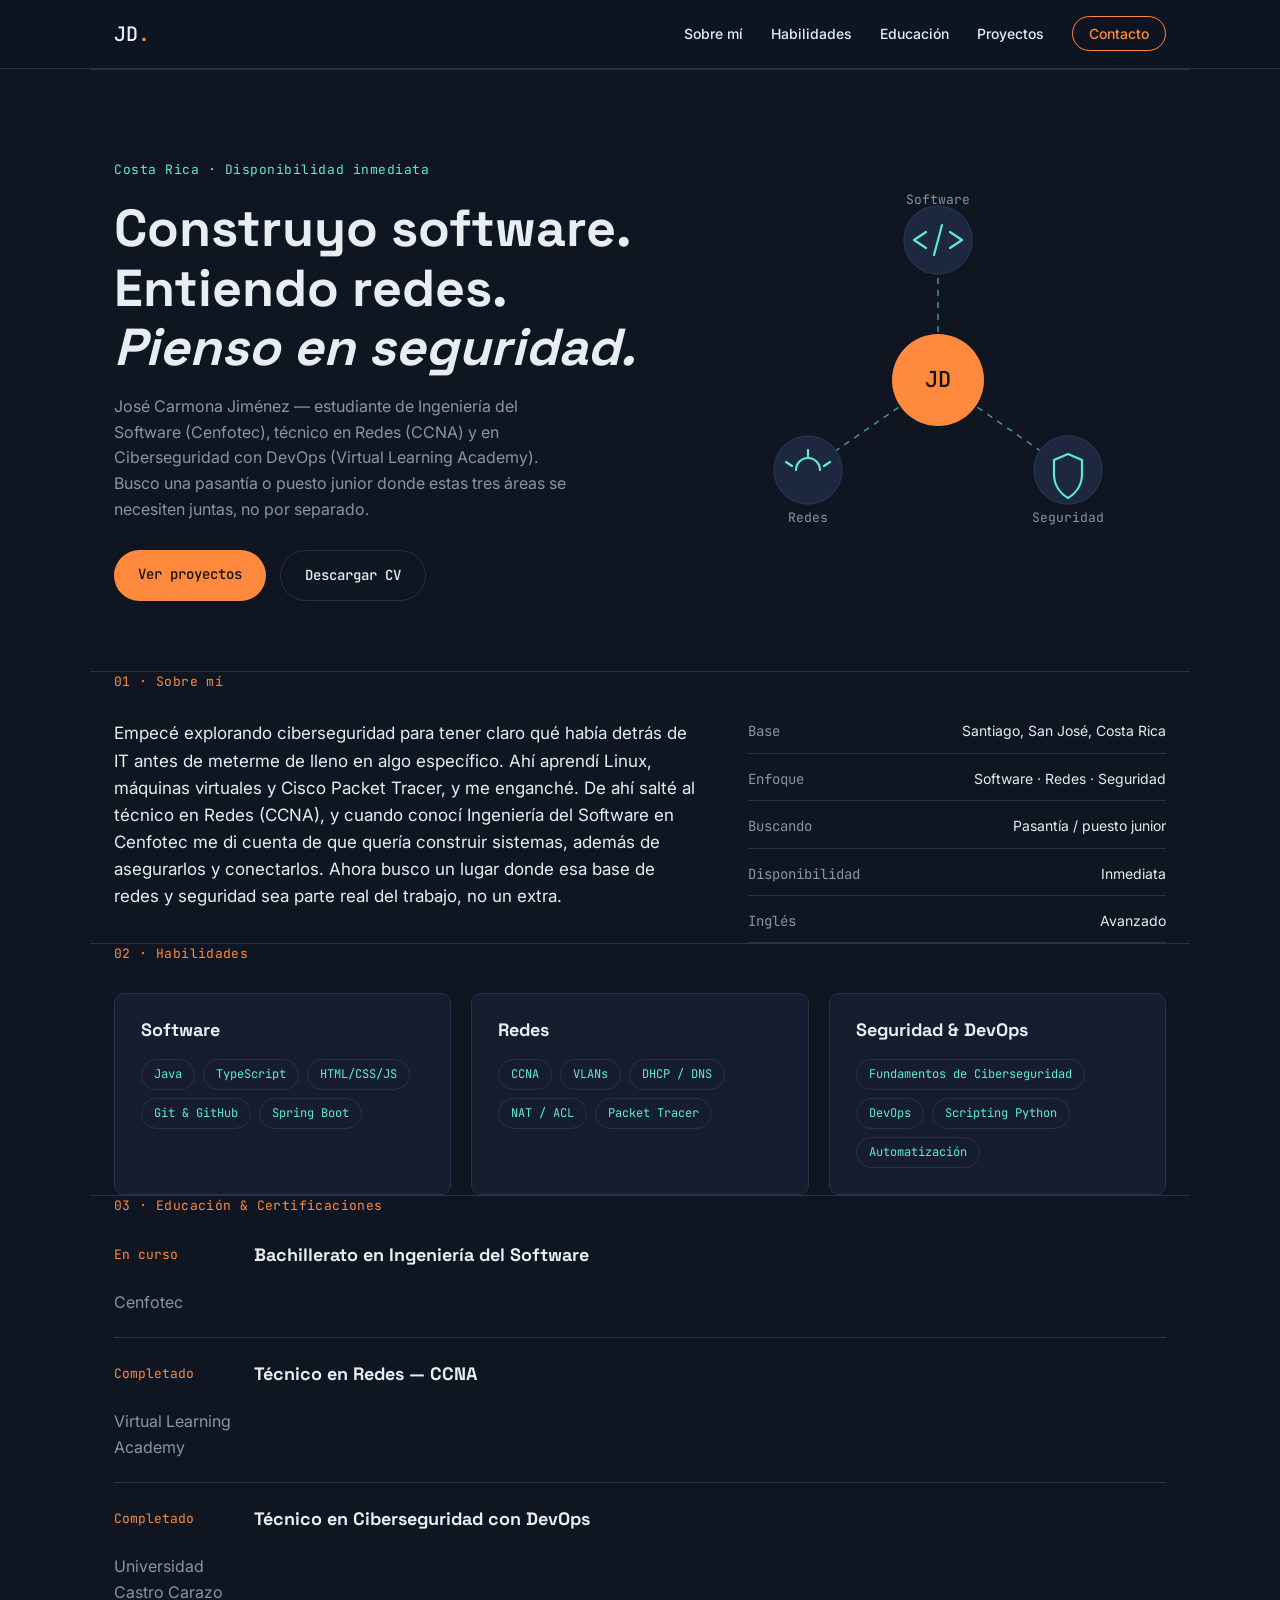
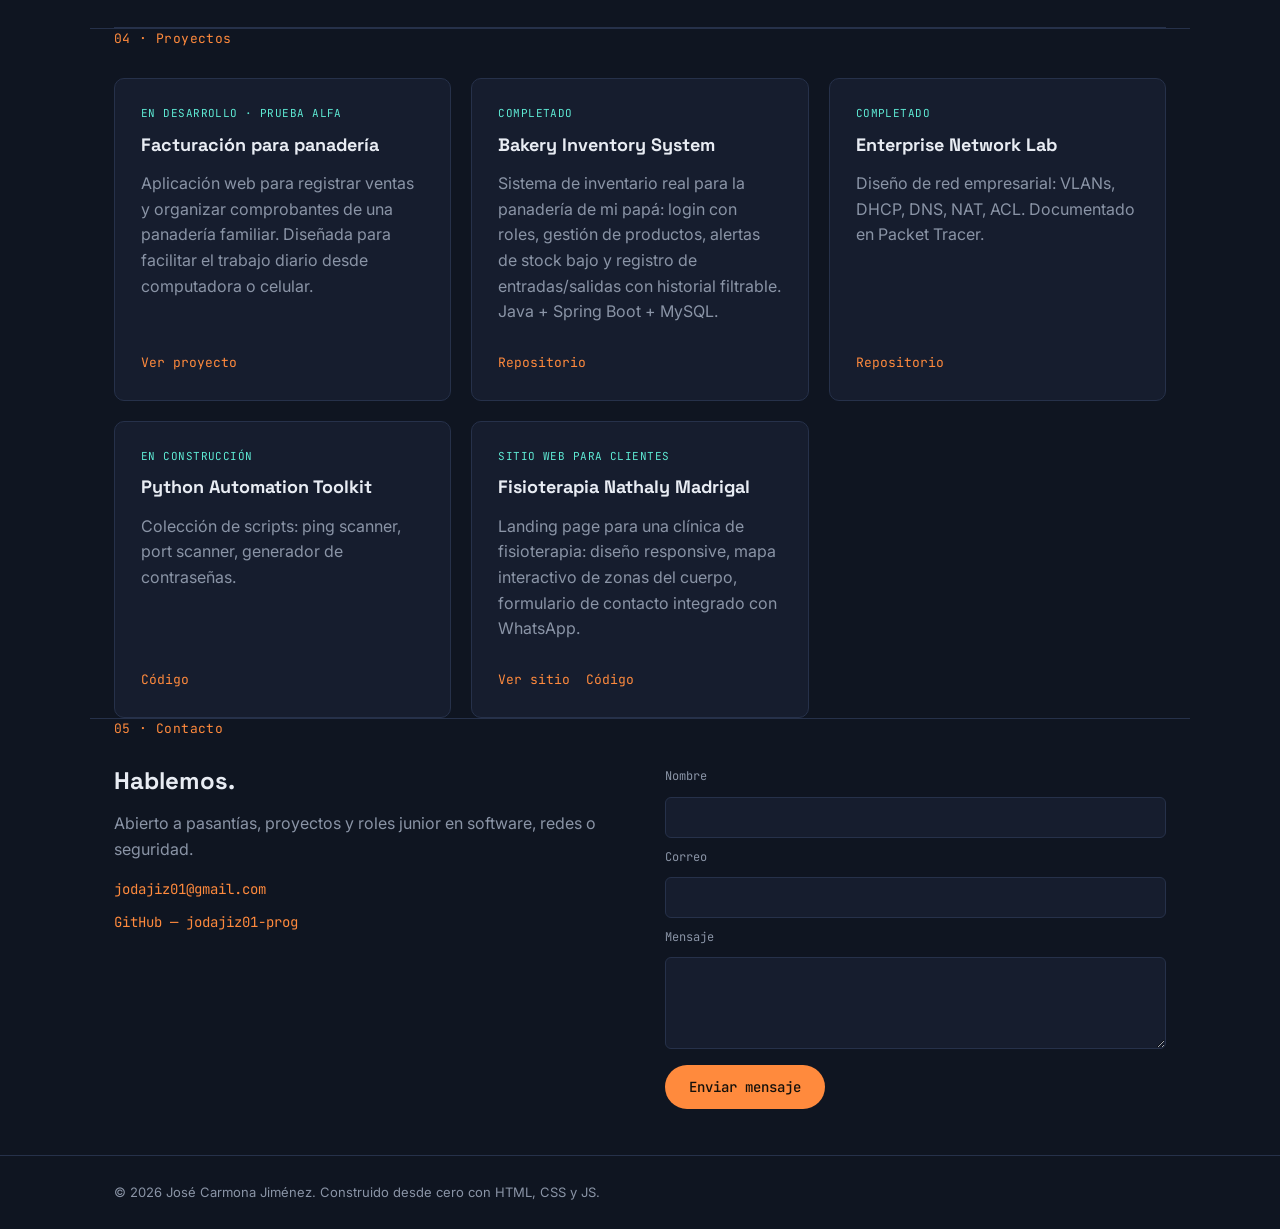
==== commit bfc5d037: "Documentar proyecto de facturación" ====
--- a/index.html
+++ b/index.html
@@ -44,7 +44,7 @@
       </p>
       <div class="hero-actions">
         <a href="#projects" class="btn btn-primary">Ver proyectos</a>
-        <a href="assets/cv-placeholder.pdf" class="btn btn-ghost">Descargar CV</a>
+        <a href="assets/CV_Jose_Carmona.pdf" class="btn btn-ghost" target="_blank">Descargar CV</a>
       </div>
     </div>
 
@@ -149,6 +149,14 @@
     <span class="section-tag">04 · Proyectos</span>
     <div class="projects-grid">
       <article class="project-card">
+        <span class="project-status">En desarrollo · Prueba alfa</span>
+        <h3>Facturación para panadería</h3>
+        <p>Aplicación web para registrar ventas y organizar comprobantes de una panadería familiar. Diseñada para facilitar el trabajo diario desde computadora o celular.</p>
+        <div class="project-links">
+          <a href="proyectos/facturacion-panaderia.html">Ver proyecto</a>
+        </div>
+      </article>
+      <article class="project-card">
       <span class="project-status">Completado</span>
       <h3>Bakery Inventory System</h3>
       <p>Sistema de inventario real para la panadería de mi papá: login con roles, gestión de productos, alertas de stock bajo y registro de entradas/salidas con historial filtrable. Java + Spring Boot + MySQL.</p>
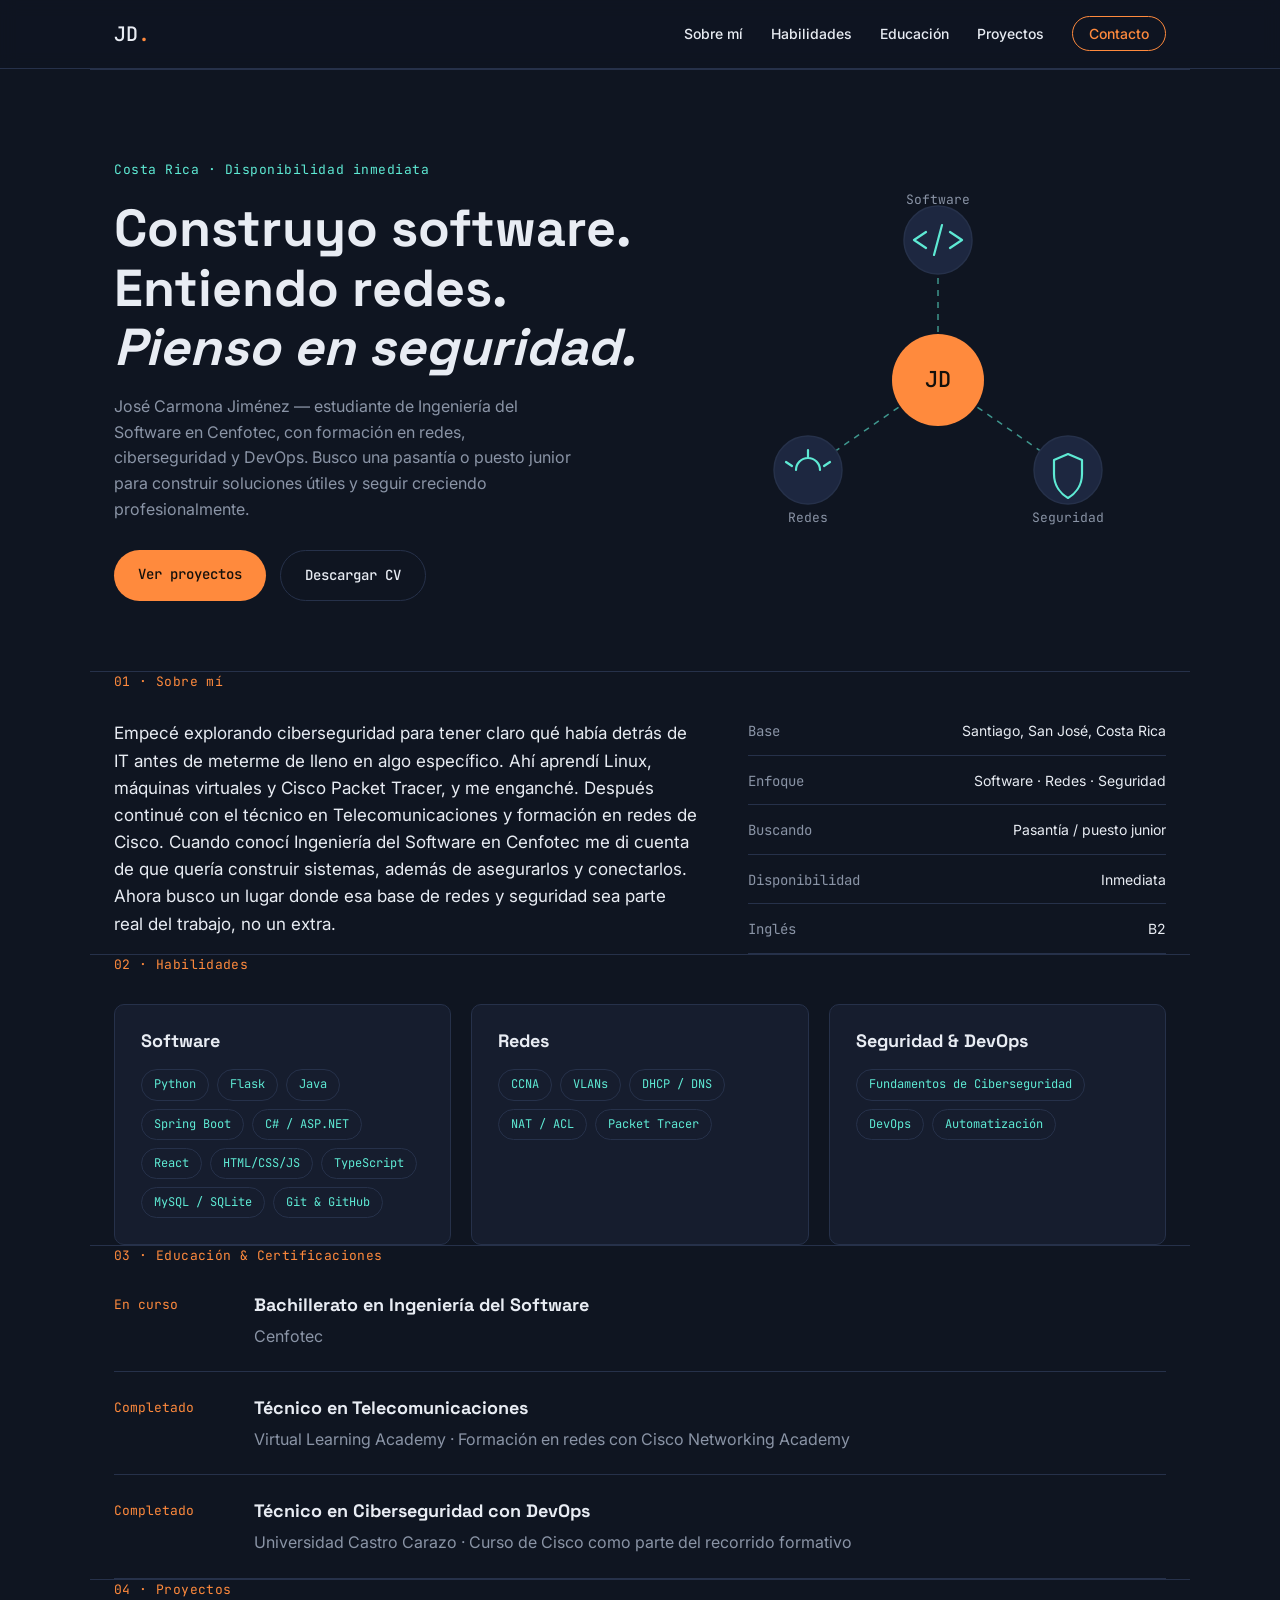
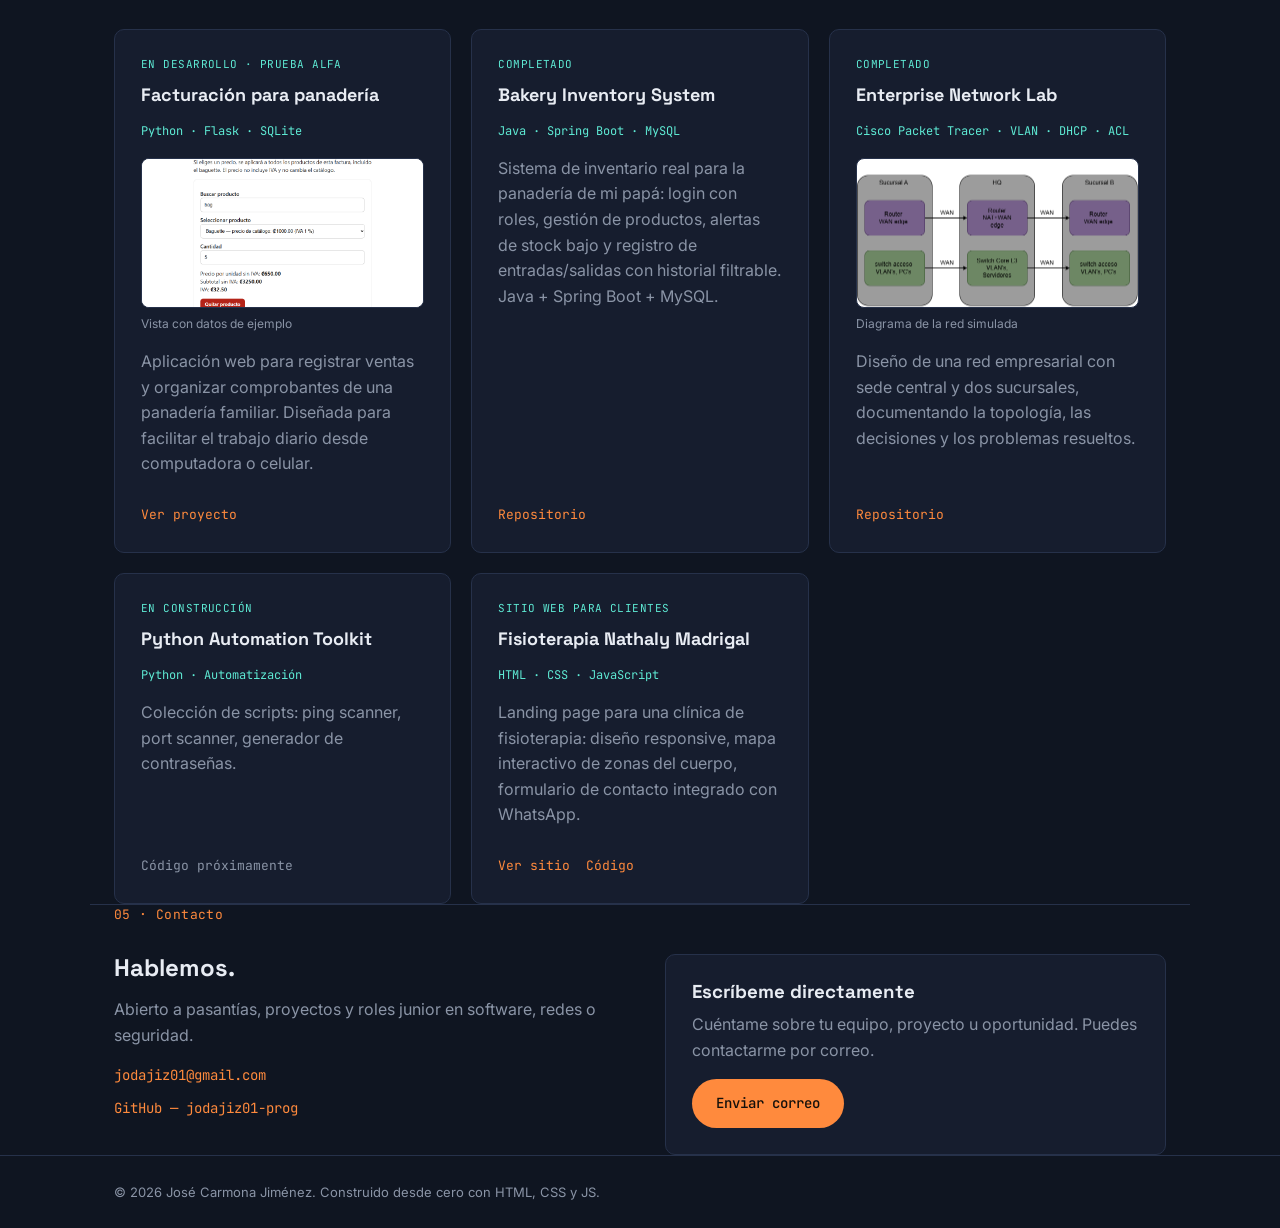
==== commit ea2b4630: "Mejorar portafolio y actualizar CV" ====
--- a/index.html
+++ b/index.html
@@ -16,7 +16,7 @@
   <div class="wrap header-inner">
     <a href="#top" class="brand">JD<span class="brand-dot">.</span></a>
     <nav class="main-nav" aria-label="Navegación principal">
-      <button class="nav-toggle" aria-expanded="false" aria-controls="nav-links">
+      <button class="nav-toggle" type="button" aria-label="Abrir o cerrar menú de navegación" aria-expanded="false" aria-controls="nav-links">
         <span></span><span></span><span></span>
       </button>
       <ul id="nav-links" class="nav-links">
@@ -38,13 +38,13 @@
       <p class="eyebrow">Costa Rica · Disponibilidad inmediata</p>
       <h1>Construyo software.<br>Entiendo redes.<br><em>Pienso en seguridad.</em></h1>
       <p class="hero-sub">
-        José Carmona Jiménez — estudiante de Ingeniería del Software (Cenfotec), técnico en Redes (CCNA)
-        y en Ciberseguridad con DevOps (Virtual Learning Academy). Busco una pasantía o
-        puesto junior donde estas tres áreas se necesiten juntas, no por separado.
+        José Carmona Jiménez — estudiante de Ingeniería del Software en Cenfotec, con formación
+        en redes, ciberseguridad y DevOps. Busco una pasantía o puesto junior para construir
+        soluciones útiles y seguir creciendo profesionalmente.
       </p>
       <div class="hero-actions">
         <a href="#projects" class="btn btn-primary">Ver proyectos</a>
-        <a href="assets/CV_Jose_Carmona.pdf" class="btn btn-ghost" target="_blank">Descargar CV</a>
+        <a href="assets/CV_Jose_Carmona.pdf" class="btn btn-ghost" target="_blank" rel="noopener">Descargar CV</a>
       </div>
     </div>
 
@@ -85,14 +85,14 @@
     <span class="section-tag">01 · Sobre mí</span>
     <div class="about-grid">
       <p class="about-text">
-        Empecé explorando ciberseguridad para tener claro qué había detrás de IT antes de meterme de lleno en algo específico. Ahí aprendí Linux, máquinas virtuales y Cisco Packet Tracer, y me enganché. De ahí salté al técnico en Redes (CCNA), y cuando conocí Ingeniería del Software en Cenfotec me di cuenta de que quería construir sistemas, además de asegurarlos y conectarlos. Ahora busco un lugar donde esa base de redes y seguridad sea parte real del trabajo, no un extra.
+        Empecé explorando ciberseguridad para tener claro qué había detrás de IT antes de meterme de lleno en algo específico. Ahí aprendí Linux, máquinas virtuales y Cisco Packet Tracer, y me enganché. Después continué con el técnico en Telecomunicaciones y formación en redes de Cisco. Cuando conocí Ingeniería del Software en Cenfotec me di cuenta de que quería construir sistemas, además de asegurarlos y conectarlos. Ahora busco un lugar donde esa base de redes y seguridad sea parte real del trabajo, no un extra.
       </p>
       <ul class="about-facts">
         <li><span>Base</span>Santiago, San José, Costa Rica</li>
         <li><span>Enfoque</span>Software · Redes · Seguridad</li>
         <li><span>Buscando</span>Pasantía / puesto junior</li>
         <li><span>Disponibilidad</span>Inmediata</li>
-        <li><span>Inglés</span>Avanzado</li>
+        <li><span>Inglés</span>B2</li>
       </ul>
     </div>
   </section>
@@ -104,7 +104,7 @@
       <div class="skill-card">
         <h3>Software</h3>
         <ul class="tag-list">
-          <li>Java</li><li>TypeScript</li><li>HTML/CSS/JS</li><li>Git &amp; GitHub</li><li>Spring Boot</li>
+          <li>Python</li><li>Flask</li><li>Java</li><li>Spring Boot</li><li>C# / ASP.NET</li><li>React</li><li>HTML/CSS/JS</li><li>TypeScript</li><li>MySQL / SQLite</li><li>Git &amp; GitHub</li>
         </ul>
       </div>
       <div class="skill-card">
@@ -116,7 +116,7 @@
       <div class="skill-card">
         <h3>Seguridad &amp; DevOps</h3>
         <ul class="tag-list">
-          <li>Fundamentos de Ciberseguridad</li><li>DevOps</li><li>Scripting Python</li><li>Automatización</li>
+          <li>Fundamentos de Ciberseguridad</li><li>DevOps</li><li>Automatización</li>
         </ul>
       </div>
     </div>
@@ -133,13 +133,13 @@
       </li>
       <li>
         <span class="timeline-date">Completado</span>
-        <h3>Técnico en Redes — CCNA</h3>
-        <p>Virtual Learning Academy</p>
+        <h3>Técnico en Telecomunicaciones</h3>
+        <p>Virtual Learning Academy · Formación en redes con Cisco Networking Academy</p>
       </li>
       <li>
         <span class="timeline-date">Completado</span>
         <h3>Técnico en Ciberseguridad con DevOps</h3>
-        <p>Universidad Castro Carazo</p>
+        <p>Universidad Castro Carazo · Curso de Cisco como parte del recorrido formativo</p>
       </li>
     </ol>
   </section>
@@ -151,6 +151,8 @@
       <article class="project-card">
         <span class="project-status">En desarrollo · Prueba alfa</span>
         <h3>Facturación para panadería</h3>
+        <p class="project-tech">Python · Flask · SQLite</p>
+        <figure class="project-preview"><img src="assets/proyectos/facturacion.png" alt="Ejemplo de selección y precio de un producto en la aplicación de facturación" loading="lazy"><figcaption>Vista con datos de ejemplo</figcaption></figure>
         <p>Aplicación web para registrar ventas y organizar comprobantes de una panadería familiar. Diseñada para facilitar el trabajo diario desde computadora o celular.</p>
         <div class="project-links">
           <a href="proyectos/facturacion-panaderia.html">Ver proyecto</a>
@@ -159,6 +161,7 @@
       <article class="project-card">
       <span class="project-status">Completado</span>
       <h3>Bakery Inventory System</h3>
+      <p class="project-tech">Java · Spring Boot · MySQL</p>
       <p>Sistema de inventario real para la panadería de mi papá: login con roles, gestión de productos, alertas de stock bajo y registro de entradas/salidas con historial filtrable. Java + Spring Boot + MySQL.</p>
       <div class="project-links">
     <a href="https://github.com/jodajiz01-prog/bakery-inventory-system" target="_blank" rel="noopener">Repositorio</a>
@@ -167,7 +170,9 @@
       <article class="project-card">
   <span class="project-status">Completado</span>
   <h3>Enterprise Network Lab</h3>
-  <p>Diseño de red empresarial: VLANs, DHCP, DNS, NAT, ACL. Documentado en Packet Tracer.</p>
+  <p class="project-tech">Cisco Packet Tracer · VLAN · DHCP · ACL</p>
+  <figure class="project-preview project-preview-diagram"><img src="assets/proyectos/red-topologia.png" alt="Diagrama de la sede central y dos sucursales de la red simulada" loading="lazy"><figcaption>Diagrama de la red simulada</figcaption></figure>
+  <p>Diseño de una red empresarial con sede central y dos sucursales, documentando la topología, las decisiones y los problemas resueltos.</p>
   <div class="project-links">
     <a href="https://github.com/jodajiz01-prog/enterprise-network-lab" target="_blank" rel="noopener">Repositorio</a>
   </div>
@@ -175,14 +180,16 @@
       <article class="project-card">
         <span class="project-status">En construcción</span>
         <h3>Python Automation Toolkit</h3>
+        <p class="project-tech">Python · Automatización</p>
         <p>Colección de scripts: ping scanner, port scanner, generador de contraseñas.</p>
         <div class="project-links">
-          <a href="#">Código</a>
+          <span class="project-pending">Código próximamente</span>
         </div>
       </article>
       <article class="project-card">
   <span class="project-status">Sitio web para clientes</span>
   <h3>Fisioterapia Nathaly Madrigal</h3>
+  <p class="project-tech">HTML · CSS · JavaScript</p>
   <p>Landing page para una clínica de fisioterapia: diseño responsive, mapa interactivo de zonas del cuerpo, formulario de contacto integrado con WhatsApp.</p>
   <div class="project-links">
     <a href="https://jodajiz01-prog.github.io/fisioterapia-nathaly/" target="_blank" rel="noopener">Ver sitio</a>
@@ -204,19 +211,11 @@
           <li><a href="https://github.com/jodajiz01-prog" target="_blank" rel="noopener">GitHub — jodajiz01-prog</a></li>
         </ul>
       </div>
-      <form class="contact-form" id="contact-form">
-        <label for="name">Nombre</label>
-        <input type="text" id="name" name="name" required>
-
-        <label for="email">Correo</label>
-        <input type="email" id="email" name="email" required>
-
-        <label for="message">Mensaje</label>
-        <textarea id="message" name="message" rows="4" required></textarea>
-
-        <button type="submit" class="btn btn-primary">Enviar mensaje</button>
-        <p class="form-note" id="form-note" role="status"></p>
-      </form>
+      <div class="contact-panel">
+        <h3>Escríbeme directamente</h3>
+        <p>Cuéntame sobre tu equipo, proyecto u oportunidad. Puedes contactarme por correo.</p>
+        <a class="btn btn-primary" href="mailto:jodajiz01@gmail.com">Enviar correo</a>
+      </div>
     </div>
   </section>
 
--- a/css/style.css
+++ b/css/style.css
@@ -133,7 +133,9 @@
 .timeline li{ display:grid; grid-template-columns: 120px 1fr; gap: 20px; border-bottom: 1px solid var(--border); padding-bottom: 22px; }
 .timeline-date{ font-family: var(--font-mono); font-size: 13px; color: var(--accent); }
 .timeline h3{ font-size: 18px; margin-bottom: 4px; }
-.timeline p{ margin:0; }
+.timeline p{ margin:0; grid-column:2; }
+.timeline-date{ grid-row: 1 / span 2; }
+.timeline li{ row-gap:4px; }
 
 /* Projects */
 .projects-grid{ display:grid; grid-template-columns: repeat(3, 1fr); gap: 20px; }
@@ -162,10 +164,12 @@
 /* ===== Responsive ===== */
 @media (max-width: 860px){
   .hero{ grid-template-columns: 1fr; padding-top: 60px; }
-  .hero-graphic{ order: -1; max-width: 280px; margin: 0 auto; }
+  .hero-graphic{ order: 0; max-width: 210px; margin: 0 auto; }
   .about-grid, .contact-grid{ grid-template-columns: 1fr; }
   .skills-grid, .projects-grid{ grid-template-columns: 1fr; }
   .timeline li{ grid-template-columns: 1fr; gap: 6px; }
+  .timeline-date{ grid-row:auto; }
+  .timeline p{ grid-column:1; }
 
   .nav-toggle{ display:flex; }
   .nav-links{
@@ -176,3 +180,13 @@
   }
   .nav-links.open{ display:flex; }
 }
+
+.project-tech { color: var(--accent-2); font-family: var(--font-mono); font-size: 12px; line-height: 1.5; }
+.project-pending { color: var(--text-muted); }
+.contact-panel { background: var(--surface); border: 1px solid var(--border); border-radius: var(--radius); padding: 26px; }
+.contact-panel h3 { margin-bottom: 10px; }
+
+.project-preview { margin: 2px 0 16px; }
+.project-preview img { display: block; width: 100%; height: 150px; object-fit: cover; object-position: center 38%; border: 1px solid var(--border); border-radius: 8px; background: #fff; }
+.project-preview-diagram img { object-fit: cover; padding: 0; }
+.project-preview figcaption { margin-top: 6px; color: var(--text-muted); font-size: 12px; }
